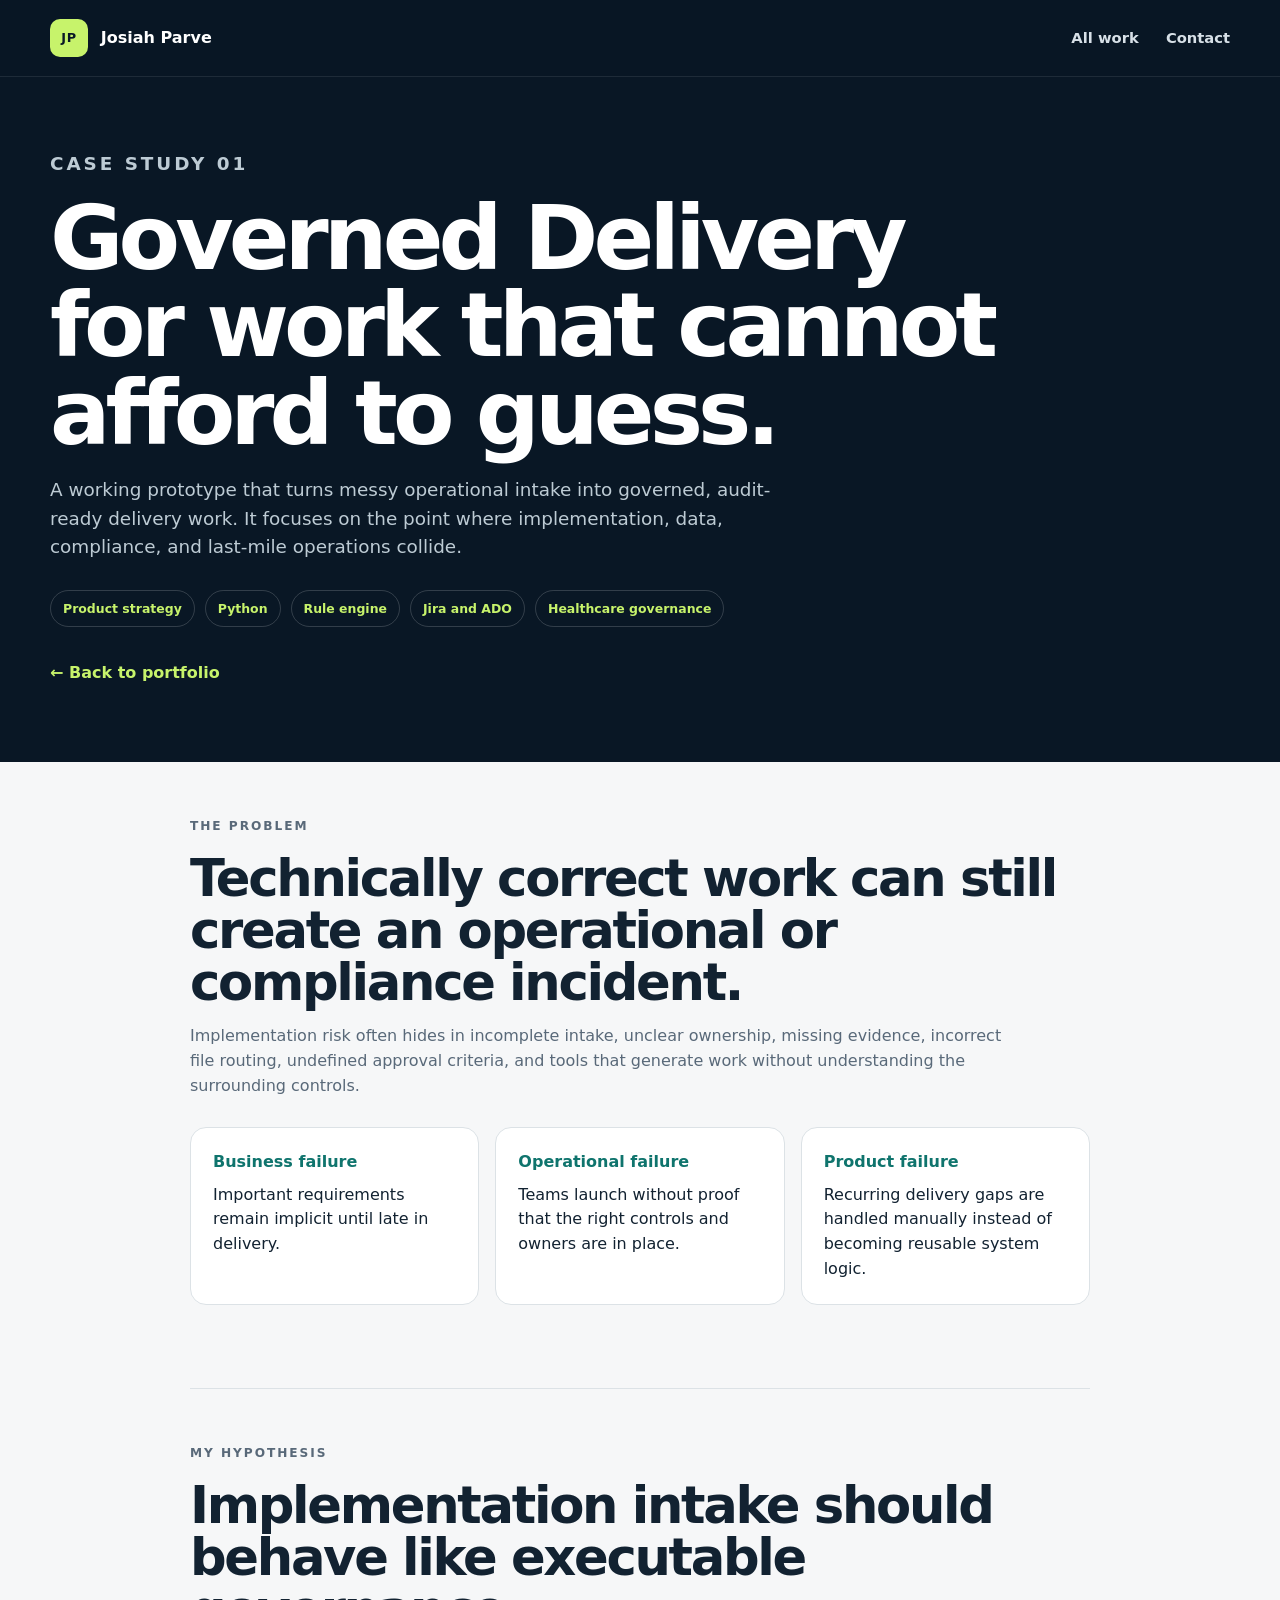
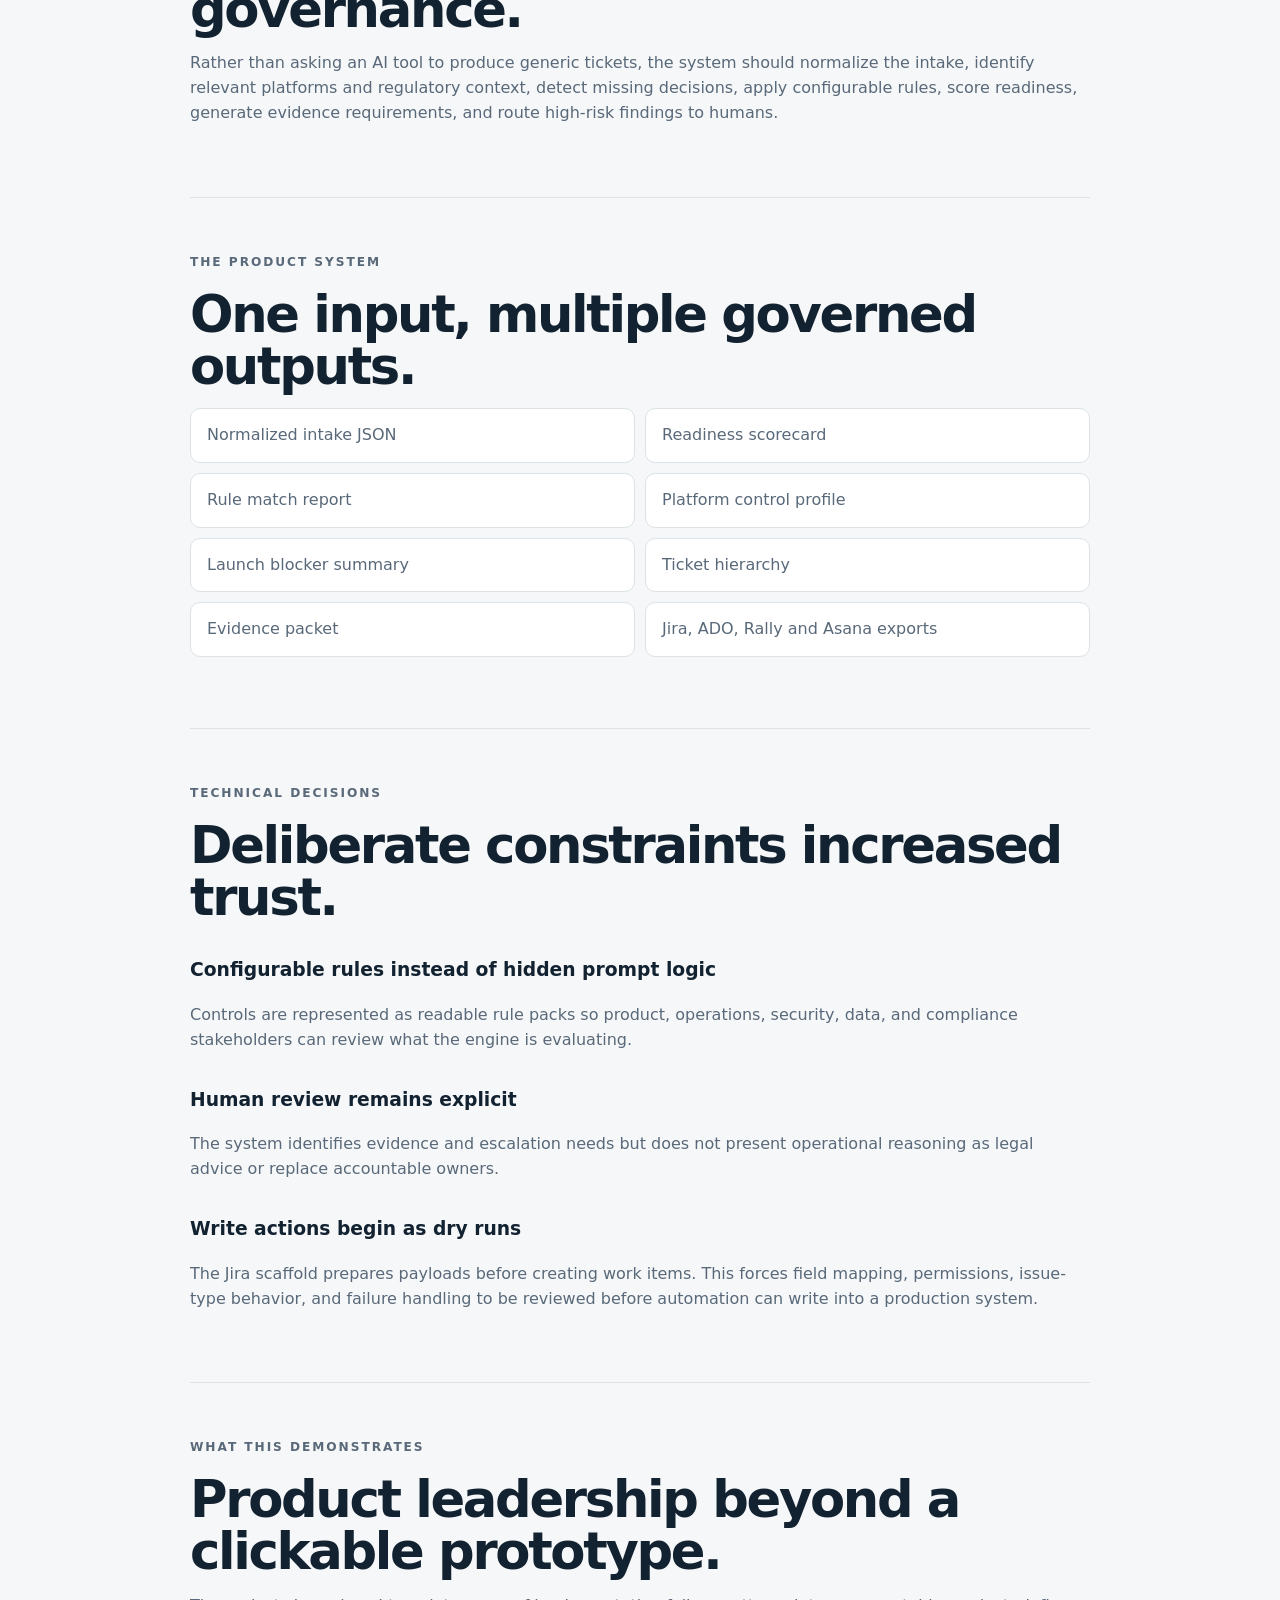
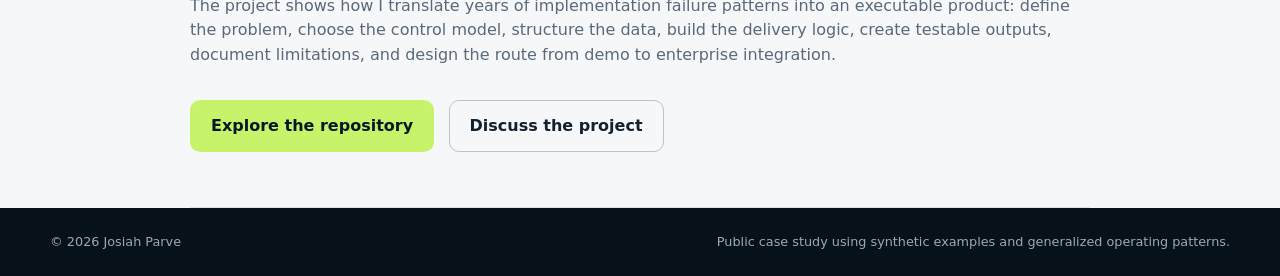
==== case-studies/governed-delivery.html @ 646e3e22 "Add Governed Delivery case study" ====
<!doctype html>
<html lang="en">
<head>
  <meta charset="utf-8">
  <meta name="viewport" content="width=device-width, initial-scale=1">
  <meta name="description" content="Case study: Governed Delivery, an implementation governance engine created by Josiah Parve.">
  <link rel="stylesheet" href="../styles.css">
  <title>Governed Delivery Case Study | Josiah Parve</title>
  <style>
    .case-hero{padding:150px 0 76px;background:#091725;color:#fff}.case-hero h1{max-width:1000px;font-size:clamp(3rem,7vw,6rem)}.case-hero p{max-width:760px;color:#bdcbd4;font-size:1.15rem}.case-meta{display:flex;flex-wrap:wrap;gap:10px;margin-top:28px}.case-meta span{padding:8px 12px;border:1px solid rgba(255,255,255,.17);border-radius:999px;color:#c7f36b;font-size:.78rem;font-weight:800}.story{max-width:900px;margin:auto}.story section{padding:55px 0;border-bottom:1px solid #dce2e6}.story h2{font-size:clamp(2rem,4vw,3.6rem)}.story h3{margin-top:2rem}.story p,.story li{color:#596979}.story-grid{display:grid;grid-template-columns:repeat(3,1fr);gap:16px;margin:28px 0}.story-card{padding:22px;border:1px solid #dce2e6;background:#fff;border-radius:16px}.story-card strong{display:block;color:#0f746d;margin-bottom:8px}.artifact-list{display:grid;grid-template-columns:repeat(2,1fr);gap:10px;padding:0;list-style:none}.artifact-list li{padding:14px 16px;background:#fff;border:1px solid #dce2e6;border-radius:10px}.back{display:inline-block;margin-top:34px;color:#c7f36b;font-weight:800;text-decoration:none}@media(max-width:720px){.story-grid,.artifact-list{grid-template-columns:1fr}}
  </style>
</head>
<body>
  <header class="site-header"><div class="container nav-wrap"><a class="brand" href="../index.html"><span class="brand-mark">JP</span><span>Josiah Parve</span></a><nav class="site-nav" style="display:flex"><a href="../index.html#work">All work</a><a href="mailto:JosiahParve@gmail.com">Contact</a></nav></div></header>
  <main>
    <section class="case-hero"><div class="container"><p class="eyebrow">Case study 01</p><h1>Governed Delivery for work that cannot afford to guess.</h1><p>A working prototype that turns messy operational intake into governed, audit-ready delivery work. It focuses on the point where implementation, data, compliance, and last-mile operations collide.</p><div class="case-meta"><span>Product strategy</span><span>Python</span><span>Rule engine</span><span>Jira and ADO</span><span>Healthcare governance</span></div><a class="back" href="../index.html">← Back to portfolio</a></div></section>
    <div class="container story">
      <section><p class="eyebrow">The problem</p><h2>Technically correct work can still create an operational or compliance incident.</h2><p>Implementation risk often hides in incomplete intake, unclear ownership, missing evidence, incorrect file routing, undefined approval criteria, and tools that generate work without understanding the surrounding controls.</p><div class="story-grid"><div class="story-card"><strong>Business failure</strong><span>Important requirements remain implicit until late in delivery.</span></div><div class="story-card"><strong>Operational failure</strong><span>Teams launch without proof that the right controls and owners are in place.</span></div><div class="story-card"><strong>Product failure</strong><span>Recurring delivery gaps are handled manually instead of becoming reusable system logic.</span></div></div></section>
      <section><p class="eyebrow">My hypothesis</p><h2>Implementation intake should behave like executable governance.</h2><p>Rather than asking an AI tool to produce generic tickets, the system should normalize the intake, identify relevant platforms and regulatory context, detect missing decisions, apply configurable rules, score readiness, generate evidence requirements, and route high-risk findings to humans.</p></section>
      <section><p class="eyebrow">The product system</p><h2>One input, multiple governed outputs.</h2><ul class="artifact-list"><li>Normalized intake JSON</li><li>Readiness scorecard</li><li>Rule match report</li><li>Platform control profile</li><li>Launch blocker summary</li><li>Ticket hierarchy</li><li>Evidence packet</li><li>Jira, ADO, Rally and Asana exports</li></ul></section>
      <section><p class="eyebrow">Technical decisions</p><h2>Deliberate constraints increased trust.</h2><h3>Configurable rules instead of hidden prompt logic</h3><p>Controls are represented as readable rule packs so product, operations, security, data, and compliance stakeholders can review what the engine is evaluating.</p><h3>Human review remains explicit</h3><p>The system identifies evidence and escalation needs but does not present operational reasoning as legal advice or replace accountable owners.</p><h3>Write actions begin as dry runs</h3><p>The Jira scaffold prepares payloads before creating work items. This forces field mapping, permissions, issue-type behavior, and failure handling to be reviewed before automation can write into a production system.</p></section>
      <section><p class="eyebrow">What this demonstrates</p><h2>Product leadership beyond a clickable prototype.</h2><p>The project shows how I translate years of implementation failure patterns into an executable product: define the problem, choose the control model, structure the data, build the delivery logic, create testable outputs, document limitations, and design the route from demo to enterprise integration.</p><div class="hero-actions"><a class="button button-primary" href="https://github.com/Rando2020/Intelligent_Services">Explore the repository</a><a class="button dark-text" href="mailto:JosiahParve@gmail.com?subject=Governed%20Delivery">Discuss the project</a></div></section>
    </div>
  </main>
  <footer class="site-footer"><div class="container footer-wrap"><p>© 2026 Josiah Parve</p><p>Public case study using synthetic examples and generalized operating patterns.</p></div></footer>
</body>
</html>
---- styles.css ----
:root {
  --ink: #122231;
  --muted: #596979;
  --paper: #f6f7f8;
  --white: #ffffff;
  --navy: #091725;
  --navy-soft: #10283b;
  --teal: #20b5a5;
  --teal-dark: #0f746d;
  --lime: #c7f36b;
  --line: #dce2e6;
  --shadow: 0 24px 70px rgba(9, 23, 37, 0.12);
  --radius: 22px;
  --max: 1180px;
}

* { box-sizing: border-box; }
html { scroll-behavior: smooth; }
body {
  margin: 0;
  font-family: Inter, ui-sans-serif, system-ui, -apple-system, BlinkMacSystemFont, "Segoe UI", sans-serif;
  color: var(--ink);
  background: var(--paper);
  line-height: 1.55;
}
img, svg { display: block; max-width: 100%; }
a { color: inherit; }
button, a { -webkit-tap-highlight-color: transparent; }

.skip-link {
  position: fixed;
  top: 10px;
  left: 10px;
  z-index: 1000;
  transform: translateY(-150%);
  padding: 0.75rem 1rem;
  background: var(--lime);
  color: var(--navy);
  font-weight: 800;
  border-radius: 8px;
}
.skip-link:focus { transform: translateY(0); }

.container { width: min(calc(100% - 40px), var(--max)); margin-inline: auto; }
.site-header {
  position: fixed;
  inset: 0 0 auto;
  z-index: 100;
  background: rgba(9, 23, 37, 0.88);
  backdrop-filter: blur(16px);
  border-bottom: 1px solid rgba(255, 255, 255, 0.09);
}
.nav-wrap { min-height: 76px; display: flex; align-items: center; justify-content: space-between; gap: 2rem; }
.brand { display: inline-flex; align-items: center; gap: 0.8rem; text-decoration: none; color: var(--white); font-weight: 800; }
.brand-mark { display: grid; place-items: center; width: 38px; height: 38px; border-radius: 10px; background: var(--lime); color: var(--navy); font-size: 0.8rem; letter-spacing: 0.05em; }
.site-nav { display: flex; gap: 1.7rem; }
.site-nav a { color: #d7e0e7; text-decoration: none; font-size: 0.92rem; font-weight: 650; }
.site-nav a:hover, .site-nav a:focus-visible { color: var(--lime); }
.nav-toggle { display: none; border: 0; background: transparent; padding: 8px; }
.nav-toggle span { width: 25px; height: 2px; margin: 5px; display: block; background: white; }

.hero {
  position: relative;
  overflow: hidden;
  padding: 164px 0 96px;
  background: var(--navy);
  color: var(--white);
}
.hero::after {
  content: "";
  position: absolute;
  width: 500px;
  height: 500px;
  right: -180px;
  top: -130px;
  background: radial-gradient(circle, rgba(32,181,165,0.28), transparent 66%);
}
.hero-grid-pattern {
  position: absolute;
  inset: 0;
  opacity: 0.16;
  background-image: linear-gradient(rgba(255,255,255,0.07) 1px, transparent 1px), linear-gradient(90deg, rgba(255,255,255,0.07) 1px, transparent 1px);
  background-size: 52px 52px;
  mask-image: linear-gradient(to right, black, transparent 70%);
}
.hero-layout { position: relative; z-index: 1; display: grid; grid-template-columns: 1.15fr 0.85fr; align-items: center; gap: 70px; }
.eyebrow { margin: 0 0 1rem; text-transform: uppercase; letter-spacing: 0.16em; font-size: 0.76rem; font-weight: 850; color: var(--teal-dark); }
.hero .eyebrow, .section-dark .eyebrow, .contact-section .eyebrow { color: var(--lime); }
h1, h2, h3, p { text-wrap: pretty; }
h1 { max-width: 800px; margin: 0; font-size: clamp(3rem, 6.5vw, 6.3rem); line-height: 0.98; letter-spacing: -0.055em; }
.hero-lede { max-width: 720px; margin: 2rem 0 0; color: #c6d2da; font-size: clamp(1.05rem, 1.7vw, 1.3rem); }
.hero-actions, .card-actions { display: flex; flex-wrap: wrap; gap: 0.9rem; align-items: center; }
.hero-actions { margin-top: 2rem; }
.button { display: inline-flex; align-items: center; justify-content: center; min-height: 50px; padding: 0.78rem 1.25rem; border-radius: 10px; font-weight: 800; text-decoration: none; border: 1px solid transparent; transition: transform 180ms ease, background 180ms ease, border-color 180ms ease; }
.button:hover { transform: translateY(-2px); }
.button-primary { background: var(--lime); color: var(--navy); }
.button-secondary { color: white; border-color: rgba(255,255,255,0.3); background: rgba(255,255,255,0.05); }
.button-light { color: var(--navy); background: var(--white); }
.button-outline-light { color: var(--white); border-color: rgba(255,255,255,0.5); }
.dark-text { color: var(--ink); border-color: #b8c3ca; background: transparent; }
.signal-list { display: flex; flex-wrap: wrap; gap: 0.65rem; list-style: none; padding: 0; margin: 2.2rem 0 0; }
.signal-list li { padding: 0.48rem 0.72rem; border: 1px solid rgba(255,255,255,0.14); border-radius: 999px; color: #aebdc7; font-size: 0.82rem; }

.hero-panel { position: relative; background: linear-gradient(145deg, rgba(255,255,255,0.12), rgba(255,255,255,0.045)); border: 1px solid rgba(255,255,255,0.14); border-radius: 28px; padding: 1.4rem; box-shadow: 0 30px 90px rgba(0,0,0,0.25); }
.panel-label { padding: 0 0 1rem; color: #a9bac6; font-size: 0.78rem; font-weight: 800; text-transform: uppercase; letter-spacing: 0.12em; }
.impact-grid { display: grid; grid-template-columns: repeat(2, 1fr); gap: 1px; border-radius: 17px; overflow: hidden; background: rgba(255,255,255,0.11); }
.impact-grid article { min-height: 170px; display: flex; flex-direction: column; justify-content: space-between; padding: 1.35rem; background: var(--navy-soft); }
.impact-grid strong { font-size: 2.35rem; line-height: 1; color: var(--lime); letter-spacing: -0.04em; }
.impact-grid span { color: #c8d3db; font-size: 0.88rem; }

.proof-bar { background: var(--white); border-bottom: 1px solid var(--line); }
.proof-items { min-height: 76px; display: flex; align-items: center; justify-content: space-between; gap: 1.2rem; overflow-x: auto; }
.proof-items span { white-space: nowrap; font-size: 0.82rem; font-weight: 800; color: #536574; }
.proof-items span::before { content: "•"; color: var(--teal); margin-right: 0.65rem; }

.section { padding: 112px 0; }
.section-heading { display: grid; grid-template-columns: 1.2fr 0.8fr; align-items: end; gap: 60px; margin-bottom: 52px; }
h2 { margin: 0; font-size: clamp(2.25rem, 4.5vw, 4.6rem); line-height: 1.02; letter-spacing: -0.045em; }
.section-heading > p { margin: 0; max-width: 520px; color: var(--muted); font-size: 1.04rem; }

.case-grid { display: grid; grid-template-columns: repeat(2, minmax(0, 1fr)); gap: 20px; }
.case-card { position: relative; min-height: 450px; display: flex; flex-direction: column; justify-content: space-between; background: var(--white); border: 1px solid var(--line); border-radius: var(--radius); padding: 30px; overflow: hidden; }
.case-card-featured { grid-column: 1 / -1; min-height: 590px; display: grid; grid-template-columns: 1fr 0.73fr; gap: 36px; background: #0d2232; color: white; border-color: #0d2232; }
.case-number { position: absolute; right: 26px; top: 22px; color: #b7c2c9; font-size: 0.72rem; font-weight: 900; letter-spacing: 0.14em; }
.case-card-featured .case-number { color: #73909f; }
.case-content { position: relative; z-index: 1; display: flex; flex-direction: column; align-items: flex-start; }
.case-card h3 { max-width: 650px; margin: 1.15rem 0 0.9rem; font-size: clamp(1.6rem, 2.7vw, 2.55rem); line-height: 1.1; letter-spacing: -0.035em; }
.case-card p { color: var(--muted); max-width: 650px; }
.case-card-featured p { color: #bacbd5; }
.case-tags { display: flex; flex-wrap: wrap; gap: 0.5rem; }
.case-tags span { border-radius: 999px; padding: 0.35rem 0.58rem; background: #edf3f4; color: #49606c; font-size: 0.72rem; font-weight: 750; }
.case-card-featured .case-tags span { background: rgba(199,243,107,0.1); color: var(--lime); border: 1px solid rgba(199,243,107,0.17); }
.case-outcomes { width: 100%; display: grid; grid-template-columns: repeat(3, 1fr); gap: 12px; margin: 1.6rem 0 2rem; }
.case-outcomes div { padding: 1rem; background: rgba(255,255,255,0.055); border: 1px solid rgba(255,255,255,0.08); border-radius: 12px; }
.case-outcomes dt { color: var(--lime); font-size: 0.72rem; text-transform: uppercase; letter-spacing: 0.1em; font-weight: 850; }
.case-outcomes dd { margin: 0.42rem 0 0; color: #d8e2e8; font-size: 0.84rem; }
.text-link { margin-top: auto; font-weight: 850; color: var(--teal-dark); text-decoration: none; }
.case-card-featured .text-link { color: var(--lime); }
.muted-link { color: #b4c2ca !important; }
.result-list { list-style: none; width: 100%; padding: 0; margin: 1.5rem 0 2rem; border-top: 1px solid var(--line); }
.result-list li { padding: 0.82rem 0; border-bottom: 1px solid var(--line); color: var(--muted); }
.result-list strong { color: var(--ink); }
.case-card-lab { background: #edf7f4; }

.case-visual { align-self: stretch; display: grid; place-items: center; min-height: 100%; border-radius: 18px; }
.visual-governance { background: radial-gradient(circle at 70% 25%, rgba(199,243,107,0.2), transparent 35%), linear-gradient(150deg, #173a4e, #0b1722); }
.mini-window { width: min(90%, 430px); min-height: 380px; padding: 18px; border: 1px solid rgba(255,255,255,0.15); border-radius: 16px; background: rgba(6,18,28,0.76); transform: rotate(2deg); box-shadow: 0 30px 80px rgba(0,0,0,0.35); }
.mini-window-bar { display: flex; gap: 6px; padding-bottom: 20px; }
.mini-window-bar i { width: 8px; height: 8px; border-radius: 50%; background: #4f6977; }
.score-ring { width: 150px; height: 150px; margin: 8px auto 28px; display: grid; place-items: center; align-content: center; border-radius: 50%; border: 13px solid rgba(199,243,107,0.92); outline: 1px solid rgba(255,255,255,0.14); outline-offset: 8px; }
.score-ring span { font-size: 3rem; font-weight: 900; line-height: 1; }
.score-ring small { color: #9eb1bc; }
.mini-lines { display: grid; gap: 10px; }
.mini-lines b { display: block; height: 10px; border-radius: 20px; background: linear-gradient(to right, #274557 70%, rgba(255,255,255,0.05) 70%); }
.mini-lines b:nth-child(2) { background: linear-gradient(to right, #274557 46%, rgba(255,255,255,0.05) 46%); }
.mini-lines b:nth-child(3) { background: linear-gradient(to right, #274557 82%, rgba(255,255,255,0.05) 82%); }
.mini-lines b:nth-child(4) { background: linear-gradient(to right, #274557 58%, rgba(255,255,255,0.05) 58%); }
.mini-status { display: flex; gap: 8px; margin-top: 20px; }
.mini-status span { padding: 0.45rem 0.6rem; border-radius: 8px; background: rgba(255,255,255,0.08); color: #c5d2d9; font-size: 0.72rem; }

.section-dark { background: var(--navy); color: var(--white); }
.section-heading.inverse > p { color: #aebfc9; }
.process-grid { list-style: none; padding: 0; margin: 0; display: grid; grid-template-columns: repeat(4, 1fr); border-top: 1px solid rgba(255,255,255,0.16); border-left: 1px solid rgba(255,255,255,0.16); }
.process-grid li { min-height: 260px; padding: 26px; border-right: 1px solid rgba(255,255,255,0.16); border-bottom: 1px solid rgba(255,255,255,0.16); }
.process-grid span { color: var(--lime); font-size: 0.72rem; font-weight: 900; letter-spacing: 0.12em; }
.process-grid h3 { margin: 3rem 0 0.6rem; font-size: 1.35rem; }
.process-grid p { margin: 0; color: #9eb1bd; font-size: 0.9rem; }

.experience-layout { display: grid; grid-template-columns: 0.78fr 1.22fr; gap: 90px; }
.experience-intro { position: sticky; top: 120px; align-self: start; }
.experience-intro p:not(.eyebrow) { color: var(--muted); margin: 1.4rem 0 1.8rem; }
.timeline { border-top: 1px solid var(--line); }
.timeline article { display: grid; grid-template-columns: 120px 1fr; gap: 28px; padding: 30px 0; border-bottom: 1px solid var(--line); }
.timeline-year { color: var(--teal-dark); font-weight: 900; font-size: 0.85rem; }
.timeline h3 { margin: 0; font-size: 1.25rem; }
.timeline p { margin: 0.25rem 0; font-weight: 750; color: #506373; }
.timeline span { color: var(--muted); font-size: 0.92rem; }

.value-section { background: #eef1f3; }
.value-grid { display: grid; grid-template-columns: repeat(4, 1fr); gap: 16px; }
.value-grid article { min-height: 300px; padding: 26px; background: var(--white); border-radius: 16px; border: 1px solid var(--line); }
.value-grid span { color: var(--teal-dark); font-size: 0.75rem; font-weight: 900; }
.value-grid h3 { margin: 4.5rem 0 0.65rem; font-size: 1.25rem; }
.value-grid p { color: var(--muted); margin: 0; font-size: 0.92rem; }

.contact-section { padding: 90px 0; background: var(--teal-dark); color: white; }
.contact-layout { display: grid; grid-template-columns: 1.2fr 0.8fr; gap: 80px; align-items: center; }
.contact-layout h2 { font-size: clamp(2.3rem, 4.2vw, 4.3rem); }
.contact-actions { display: flex; flex-wrap: wrap; gap: 0.8rem; align-items: center; }
.contact-actions p { width: 100%; color: #c9ede8; font-size: 0.84rem; }
.site-footer { background: #07111a; color: #99aab5; padding: 24px 0; font-size: 0.8rem; }
.footer-wrap { display: flex; justify-content: space-between; gap: 20px; }
.footer-wrap p { margin: 0; }

@media (max-width: 960px) {
  .hero-layout, .section-heading, .experience-layout, .contact-layout { grid-template-columns: 1fr; }
  .hero-layout { gap: 50px; }
  .case-card-featured { grid-template-columns: 1fr; }
  .case-visual { min-height: 440px; }
  .process-grid, .value-grid { grid-template-columns: repeat(2, 1fr); }
  .experience-intro { position: static; }
}

@media (max-width: 720px) {
  .container { width: min(calc(100% - 28px), var(--max)); }
  .site-header { backdrop-filter: none; }
  .nav-toggle { display: block; }
  .site-nav { position: absolute; left: 14px; right: 14px; top: 68px; display: none; flex-direction: column; padding: 18px; border-radius: 14px; background: #102334; box-shadow: var(--shadow); }
  .site-nav.is-open { display: flex; }
  .hero { padding: 132px 0 74px; }
  h1 { font-size: clamp(2.75rem, 15vw, 4.7rem); }
  .impact-grid, .case-grid, .process-grid, .value-grid { grid-template-columns: 1fr; }
  .impact-grid article { min-height: 145px; }
  .section { padding: 82px 0; }
  .section-heading { gap: 24px; margin-bottom: 36px; }
  .case-card { min-height: 400px; padding: 24px; }
  .case-outcomes { grid-template-columns: 1fr; }
  .case-visual { min-height: 360px; }
  .process-grid li { min-height: 220px; }
  .timeline article { grid-template-columns: 1fr; gap: 10px; }
  .footer-wrap { flex-direction: column; }
}

@media (prefers-reduced-motion: reduce) {
  html { scroll-behavior: auto; }
  *, *::before, *::after { animation-duration: 0.01ms !important; animation-iteration-count: 1 !important; transition-duration: 0.01ms !important; }
}
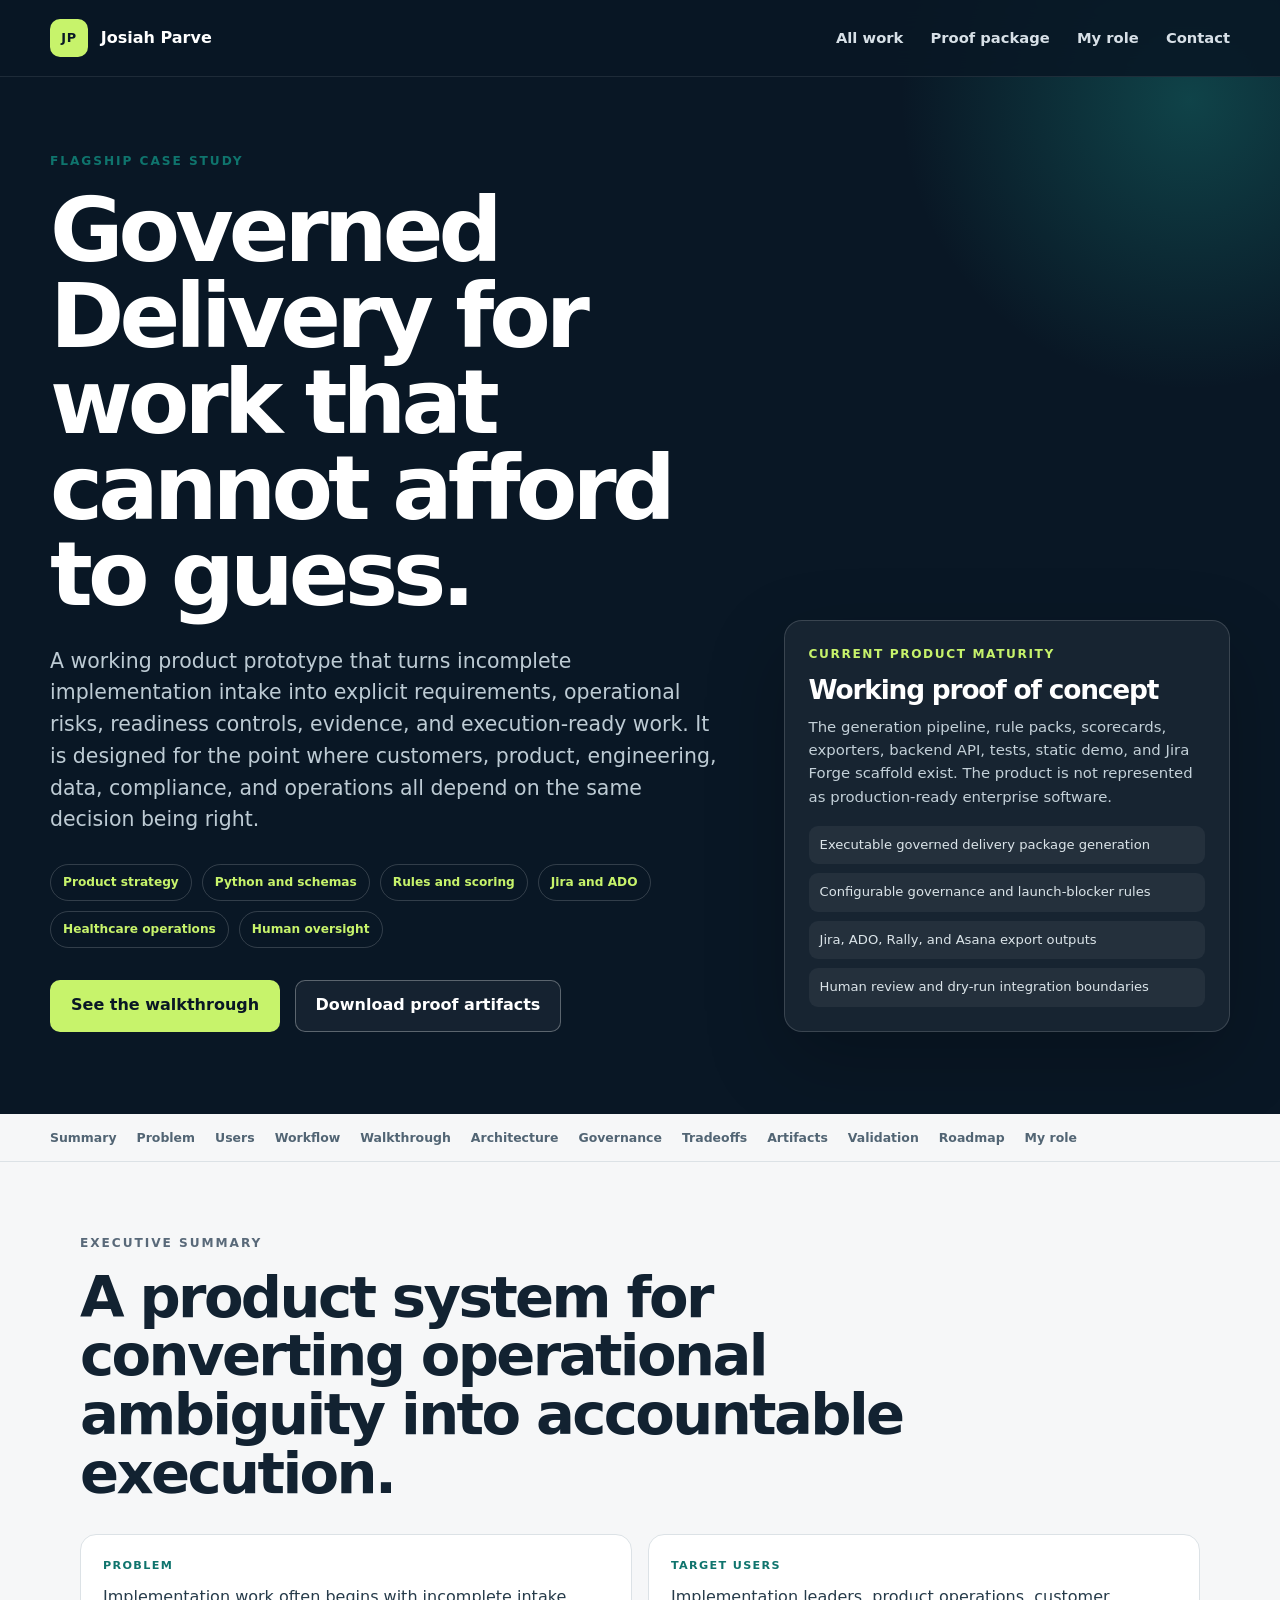
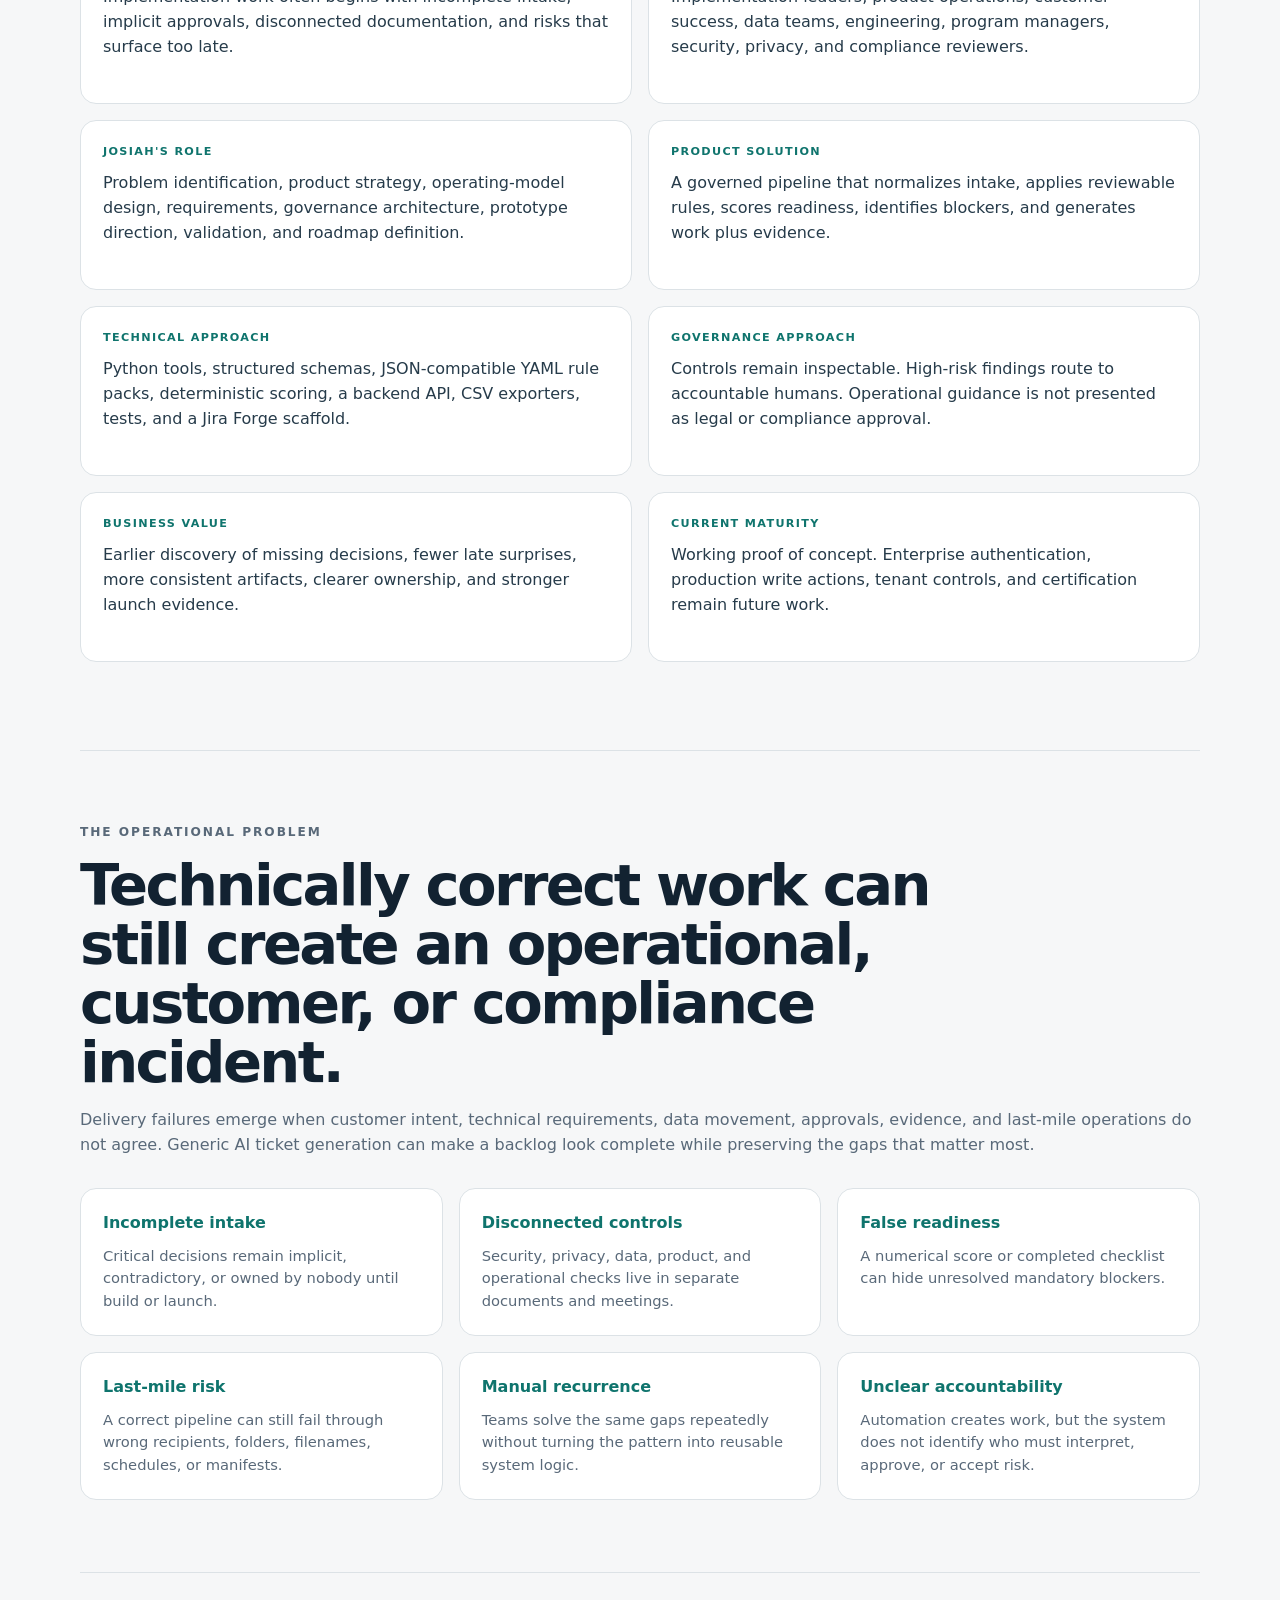
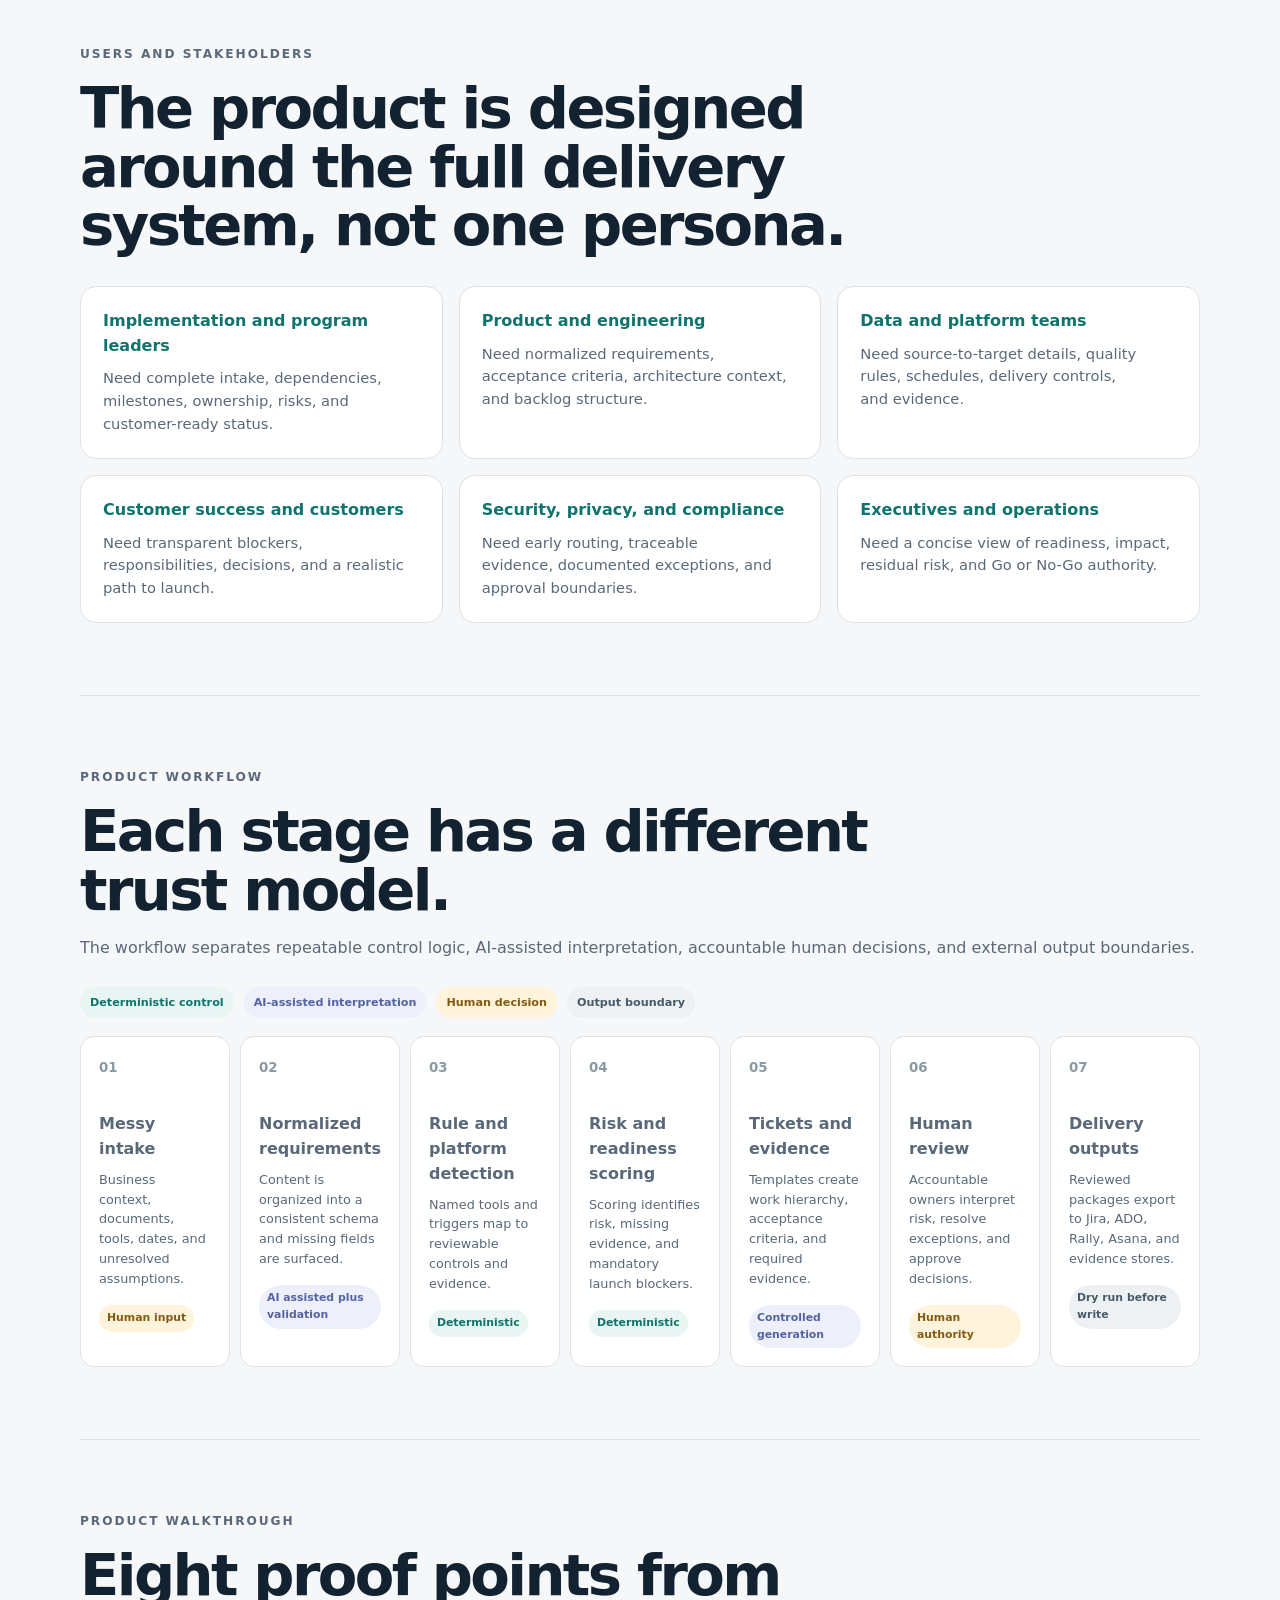
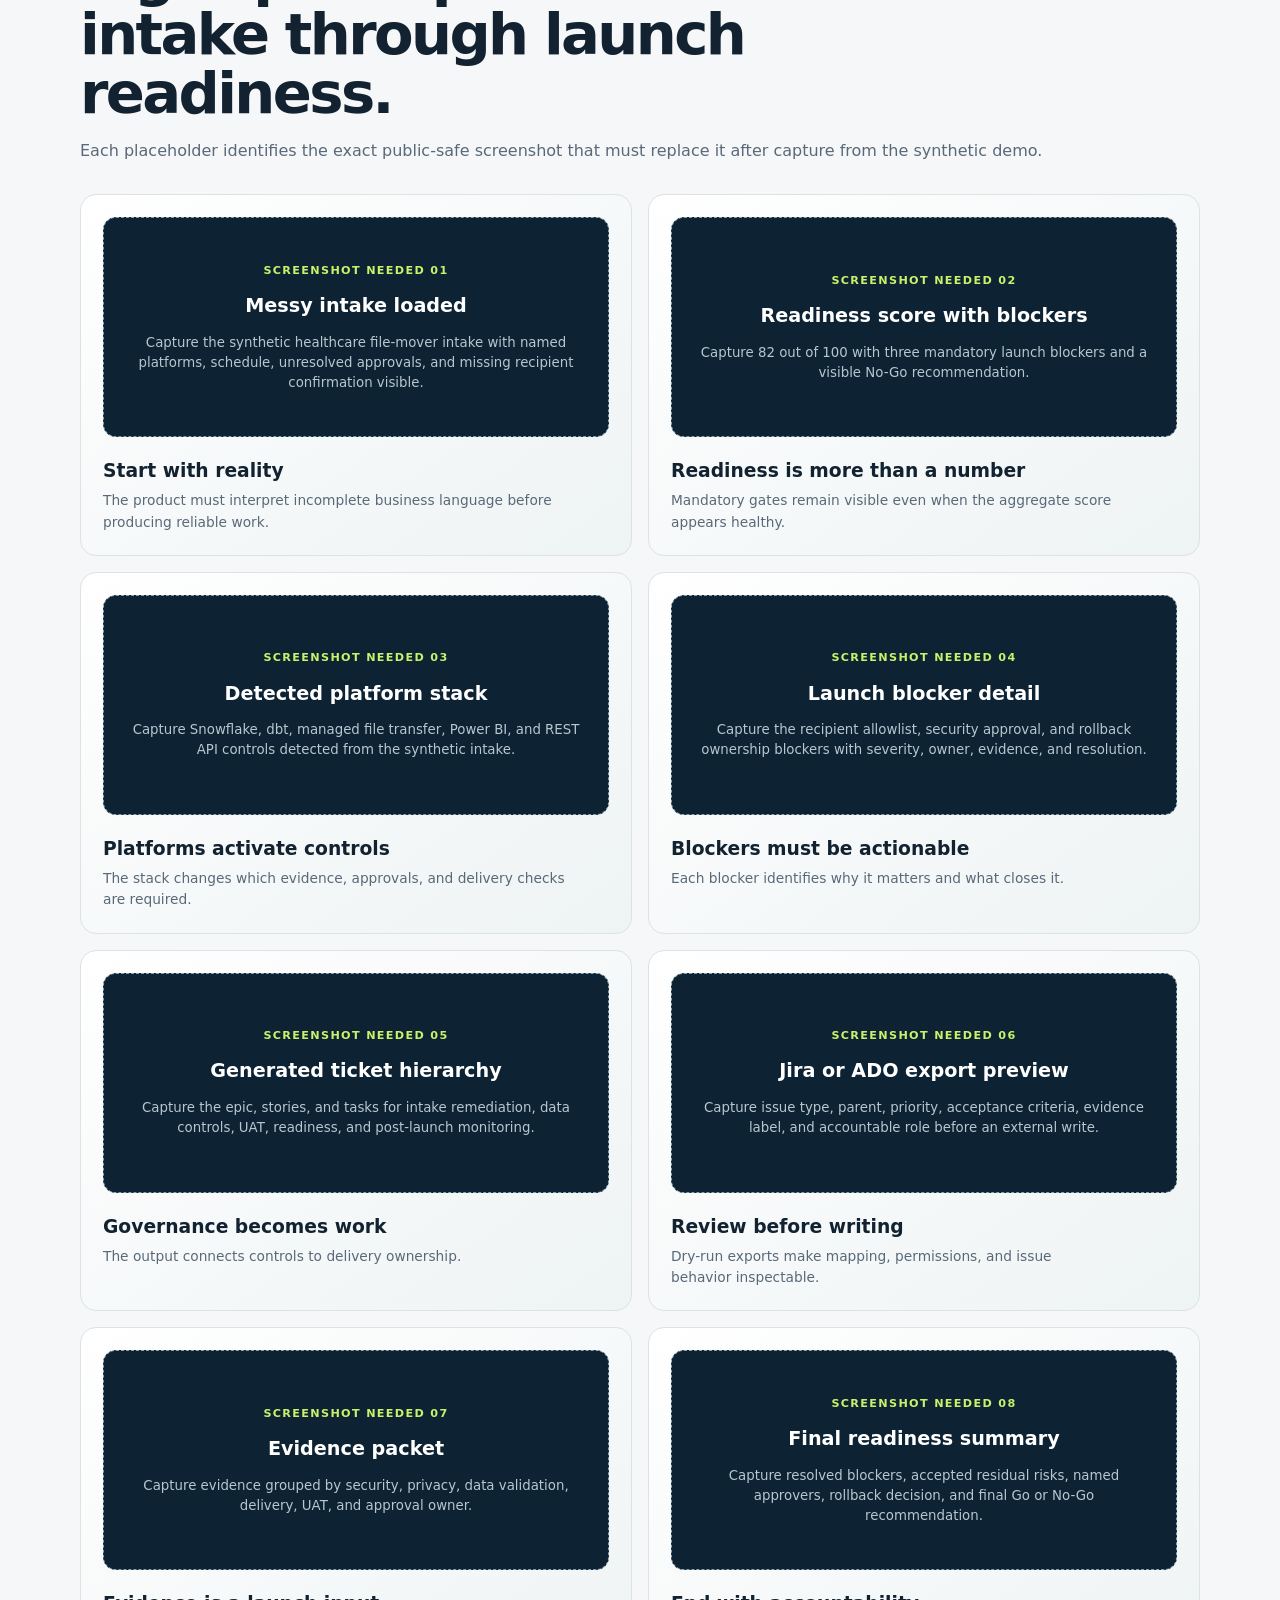
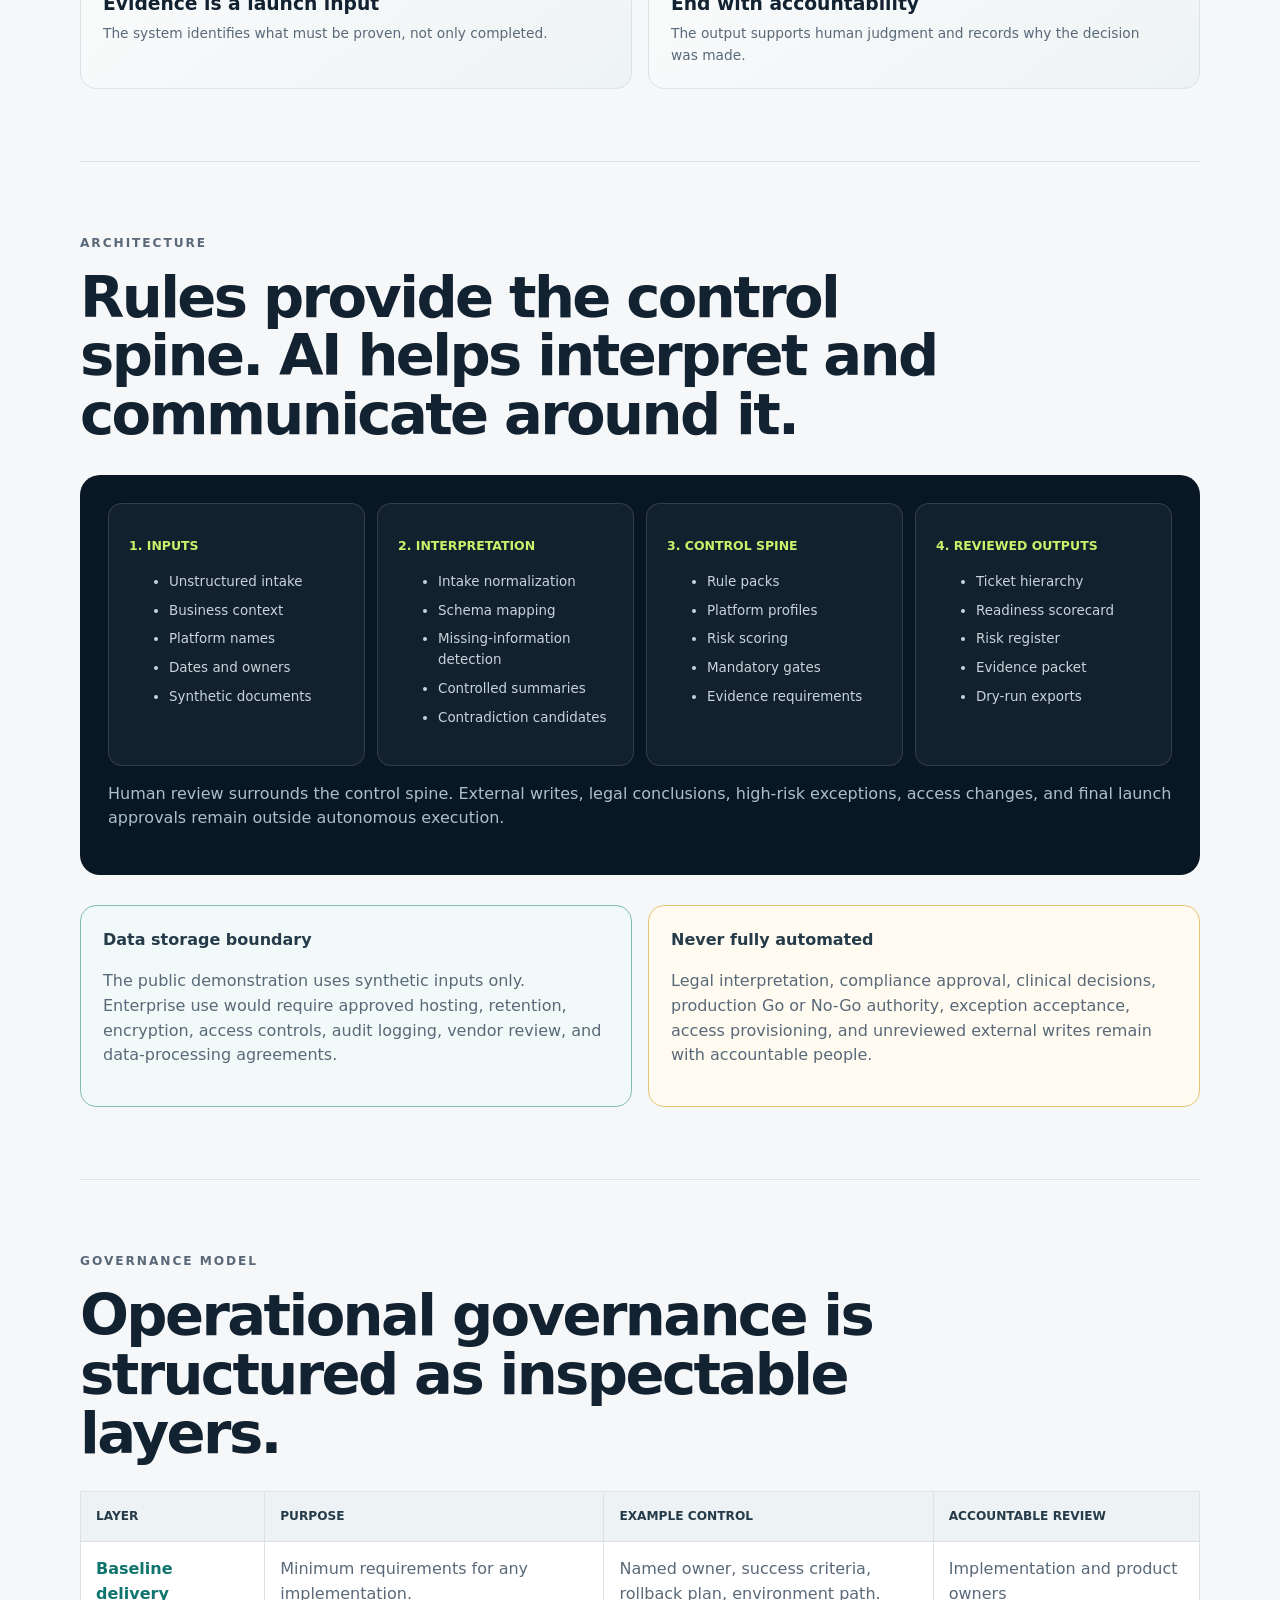
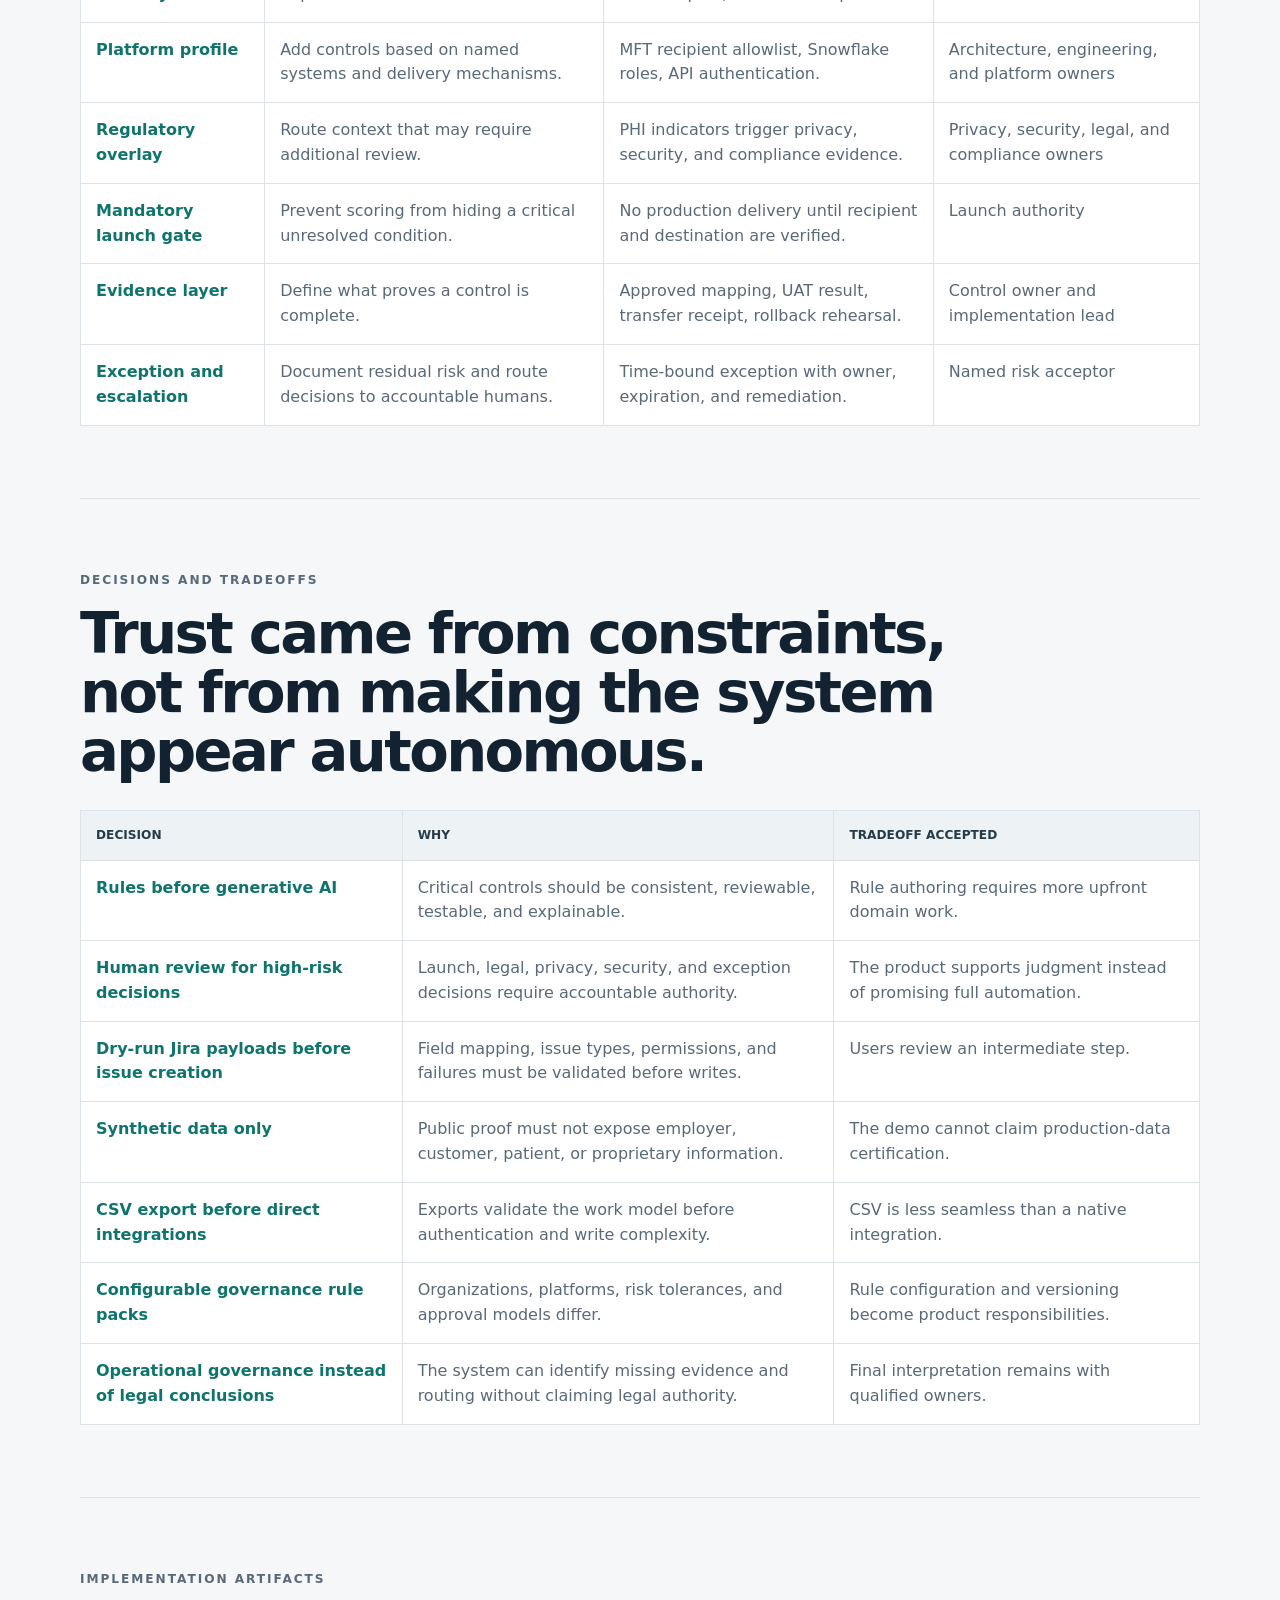
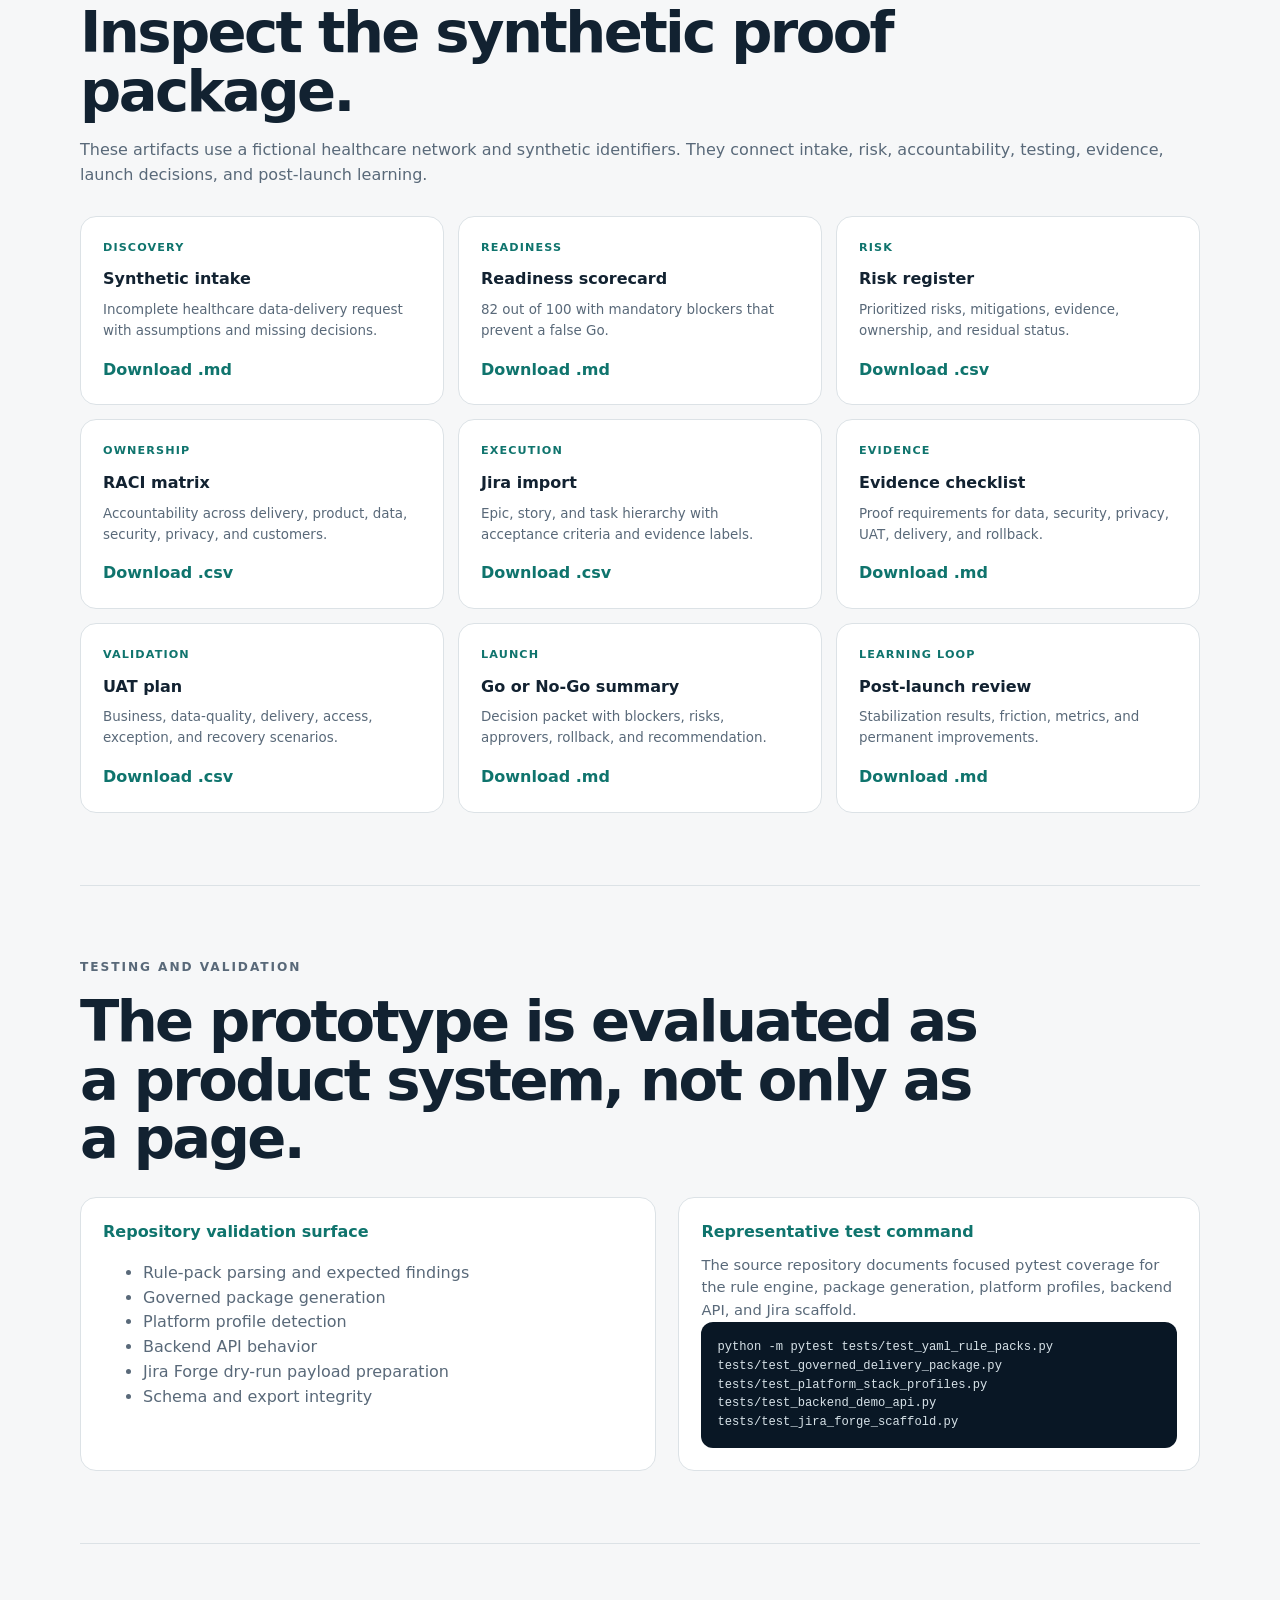
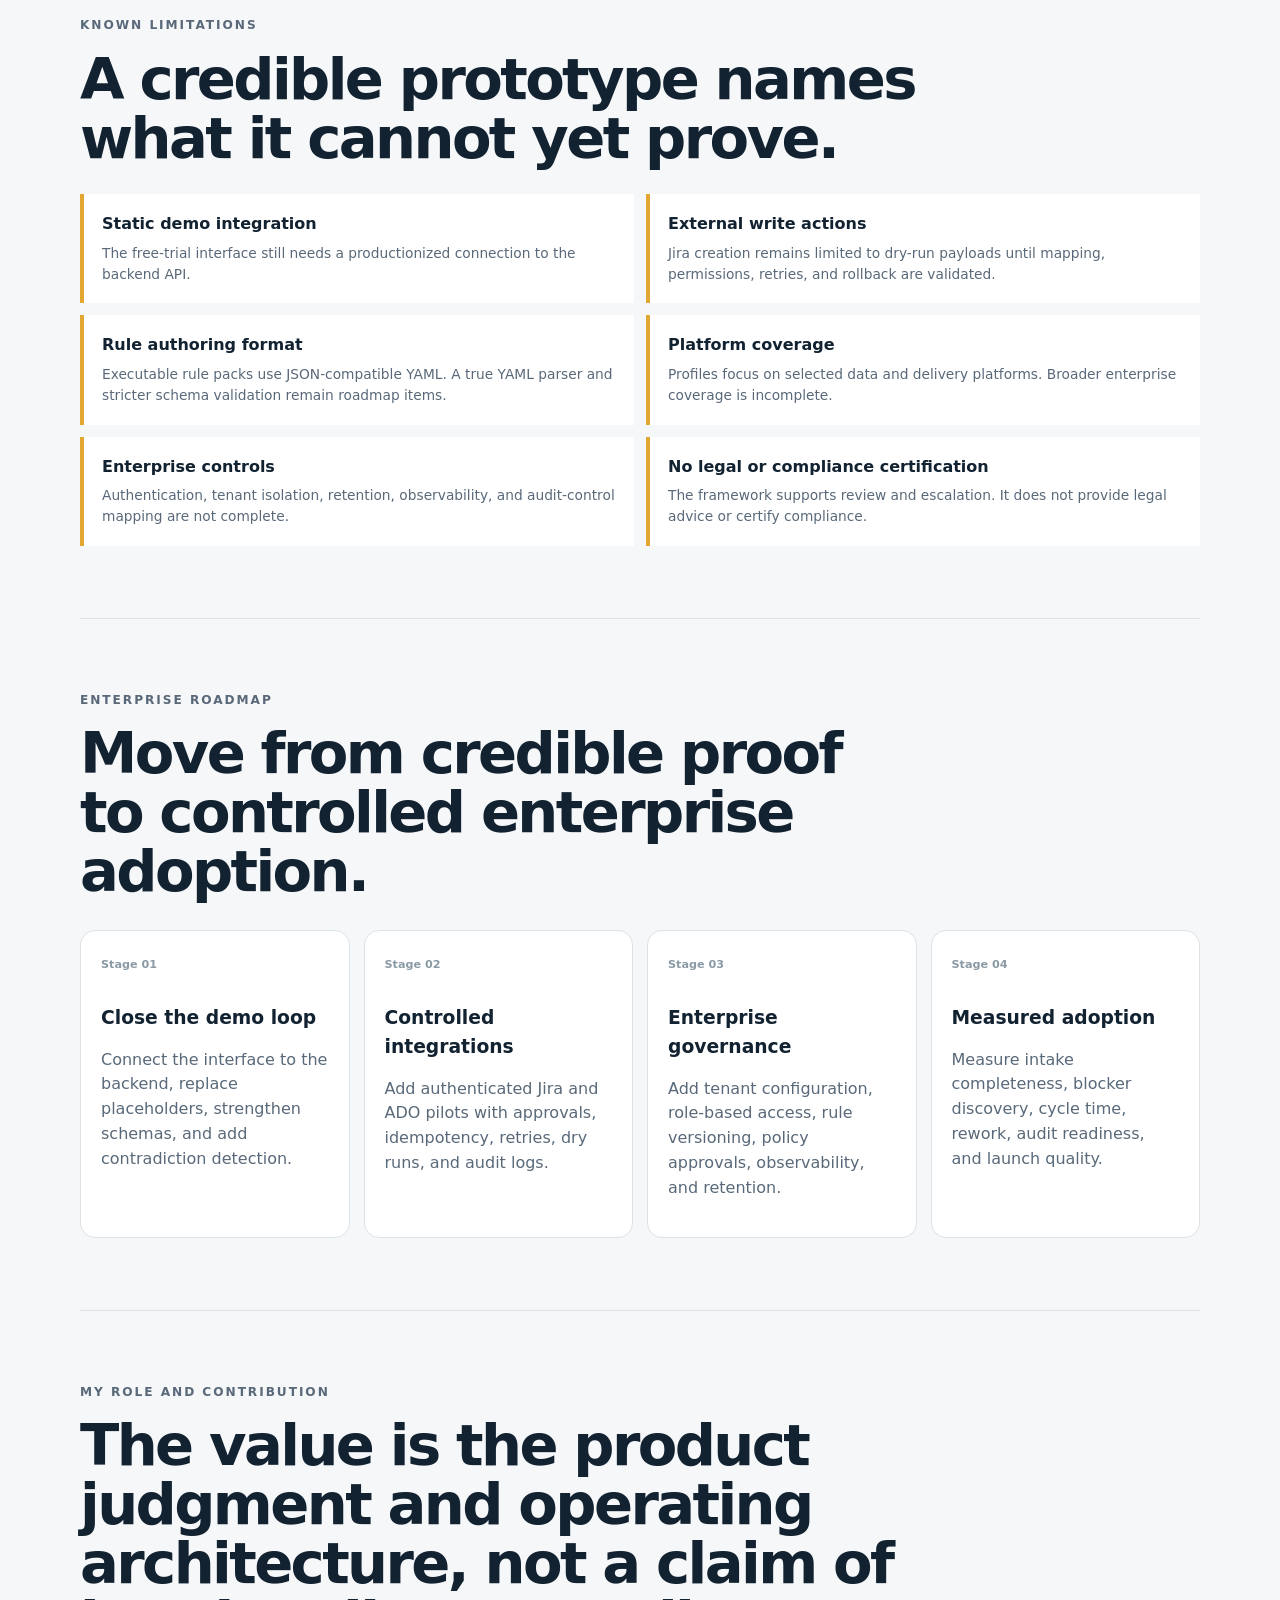
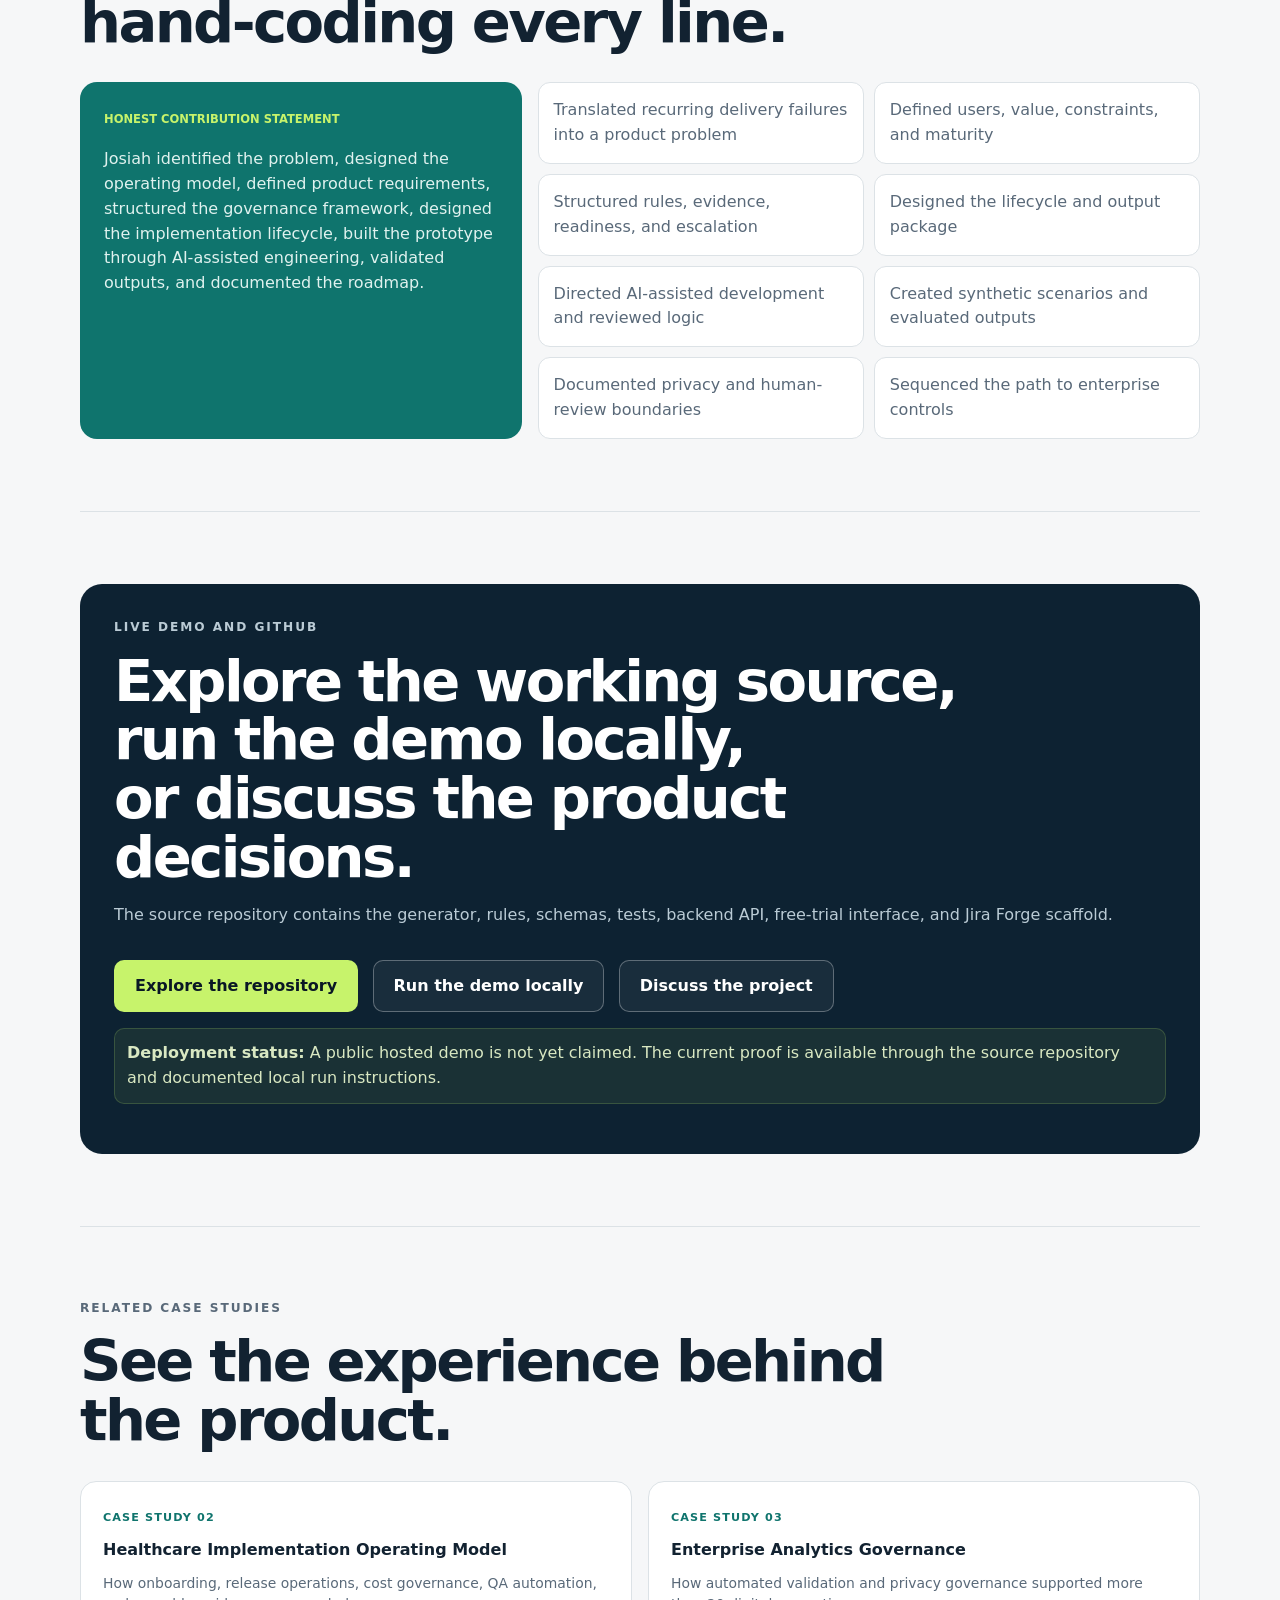
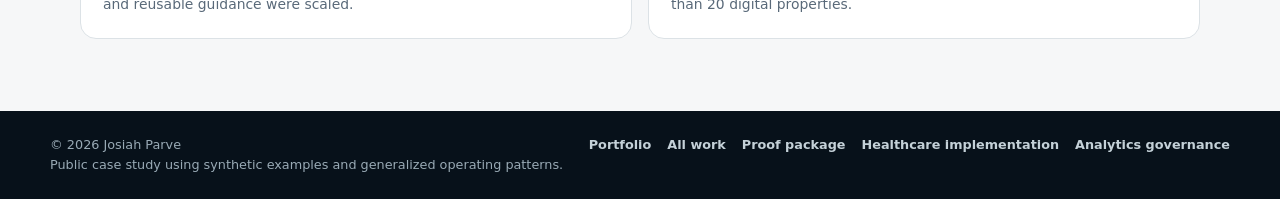
==== commit 624ba89a: "Build flagship Governed Delivery proof case study" ====
--- a/case-studies/governed-delivery.html
+++ b/case-studies/governed-delivery.html
@@ -3,25 +3,275 @@
 <head>
   <meta charset="utf-8">
   <meta name="viewport" content="width=device-width, initial-scale=1">
-  <meta name="description" content="Case study: Governed Delivery, an implementation governance engine created by Josiah Parve.">
+  <meta name="description" content="Flagship case study for Governed Delivery, a working implementation governance prototype designed by Josiah Parve.">
+  <meta name="theme-color" content="#091725">
+  <meta property="og:title" content="Governed Delivery Flagship Case Study | Josiah Parve">
+  <meta property="og:description" content="How Josiah Parve translated recurring implementation failure patterns into a governed delivery product system.">
+  <meta property="og:type" content="article">
+  <meta property="og:url" content="https://josiahparve.work/case-studies/governed-delivery.html">
+  <link rel="canonical" href="https://josiahparve.work/case-studies/governed-delivery.html">
   <link rel="stylesheet" href="../styles.css">
-  <title>Governed Delivery Case Study | Josiah Parve</title>
-  <style>
-    .case-hero{padding:150px 0 76px;background:#091725;color:#fff}.case-hero h1{max-width:1000px;font-size:clamp(3rem,7vw,6rem)}.case-hero p{max-width:760px;color:#bdcbd4;font-size:1.15rem}.case-meta{display:flex;flex-wrap:wrap;gap:10px;margin-top:28px}.case-meta span{padding:8px 12px;border:1px solid rgba(255,255,255,.17);border-radius:999px;color:#c7f36b;font-size:.78rem;font-weight:800}.story{max-width:900px;margin:auto}.story section{padding:55px 0;border-bottom:1px solid #dce2e6}.story h2{font-size:clamp(2rem,4vw,3.6rem)}.story h3{margin-top:2rem}.story p,.story li{color:#596979}.story-grid{display:grid;grid-template-columns:repeat(3,1fr);gap:16px;margin:28px 0}.story-card{padding:22px;border:1px solid #dce2e6;background:#fff;border-radius:16px}.story-card strong{display:block;color:#0f746d;margin-bottom:8px}.artifact-list{display:grid;grid-template-columns:repeat(2,1fr);gap:10px;padding:0;list-style:none}.artifact-list li{padding:14px 16px;background:#fff;border:1px solid #dce2e6;border-radius:10px}.back{display:inline-block;margin-top:34px;color:#c7f36b;font-weight:800;text-decoration:none}@media(max-width:720px){.story-grid,.artifact-list{grid-template-columns:1fr}}
-  </style>
+  <link rel="stylesheet" href="governed-delivery.css">
+  <title>Governed Delivery Flagship Case Study | Josiah Parve</title>
+  <script type="application/ld+json">
+  {
+    "@context": "https://schema.org",
+    "@type": "Article",
+    "headline": "Governed Delivery for Work That Cannot Afford to Guess",
+    "description": "A working implementation governance prototype that converts incomplete intake into risks, controls, evidence, and delivery work.",
+    "author": {"@type": "Person", "name": "Josiah Parve", "url": "https://josiahparve.work/"},
+    "mainEntity": {
+      "@type": "SoftwareApplication",
+      "name": "Intelligent Services: Governed Delivery",
+      "applicationCategory": "BusinessApplication",
+      "operatingSystem": "Web and command line prototype",
+      "codeRepository": "https://github.com/Rando2020/Intelligent_Services"
+    },
+    "url": "https://josiahparve.work/case-studies/governed-delivery.html"
+  }
+  </script>
 </head>
 <body>
-  <header class="site-header"><div class="container nav-wrap"><a class="brand" href="../index.html"><span class="brand-mark">JP</span><span>Josiah Parve</span></a><nav class="site-nav" style="display:flex"><a href="../index.html#work">All work</a><a href="mailto:JosiahParve@gmail.com">Contact</a></nav></div></header>
-  <main>
-    <section class="case-hero"><div class="container"><p class="eyebrow">Case study 01</p><h1>Governed Delivery for work that cannot afford to guess.</h1><p>A working prototype that turns messy operational intake into governed, audit-ready delivery work. It focuses on the point where implementation, data, compliance, and last-mile operations collide.</p><div class="case-meta"><span>Product strategy</span><span>Python</span><span>Rule engine</span><span>Jira and ADO</span><span>Healthcare governance</span></div><a class="back" href="../index.html">← Back to portfolio</a></div></section>
-    <div class="container story">
-      <section><p class="eyebrow">The problem</p><h2>Technically correct work can still create an operational or compliance incident.</h2><p>Implementation risk often hides in incomplete intake, unclear ownership, missing evidence, incorrect file routing, undefined approval criteria, and tools that generate work without understanding the surrounding controls.</p><div class="story-grid"><div class="story-card"><strong>Business failure</strong><span>Important requirements remain implicit until late in delivery.</span></div><div class="story-card"><strong>Operational failure</strong><span>Teams launch without proof that the right controls and owners are in place.</span></div><div class="story-card"><strong>Product failure</strong><span>Recurring delivery gaps are handled manually instead of becoming reusable system logic.</span></div></div></section>
-      <section><p class="eyebrow">My hypothesis</p><h2>Implementation intake should behave like executable governance.</h2><p>Rather than asking an AI tool to produce generic tickets, the system should normalize the intake, identify relevant platforms and regulatory context, detect missing decisions, apply configurable rules, score readiness, generate evidence requirements, and route high-risk findings to humans.</p></section>
-      <section><p class="eyebrow">The product system</p><h2>One input, multiple governed outputs.</h2><ul class="artifact-list"><li>Normalized intake JSON</li><li>Readiness scorecard</li><li>Rule match report</li><li>Platform control profile</li><li>Launch blocker summary</li><li>Ticket hierarchy</li><li>Evidence packet</li><li>Jira, ADO, Rally and Asana exports</li></ul></section>
-      <section><p class="eyebrow">Technical decisions</p><h2>Deliberate constraints increased trust.</h2><h3>Configurable rules instead of hidden prompt logic</h3><p>Controls are represented as readable rule packs so product, operations, security, data, and compliance stakeholders can review what the engine is evaluating.</p><h3>Human review remains explicit</h3><p>The system identifies evidence and escalation needs but does not present operational reasoning as legal advice or replace accountable owners.</p><h3>Write actions begin as dry runs</h3><p>The Jira scaffold prepares payloads before creating work items. This forces field mapping, permissions, issue-type behavior, and failure handling to be reviewed before automation can write into a production system.</p></section>
-      <section><p class="eyebrow">What this demonstrates</p><h2>Product leadership beyond a clickable prototype.</h2><p>The project shows how I translate years of implementation failure patterns into an executable product: define the problem, choose the control model, structure the data, build the delivery logic, create testable outputs, document limitations, and design the route from demo to enterprise integration.</p><div class="hero-actions"><a class="button button-primary" href="https://github.com/Rando2020/Intelligent_Services">Explore the repository</a><a class="button dark-text" href="mailto:JosiahParve@gmail.com?subject=Governed%20Delivery">Discuss the project</a></div></section>
+  <a class="skip-link" href="#main">Skip to main content</a>
+  <header class="site-header">
+    <div class="container nav-wrap">
+      <a class="brand" href="../index.html" aria-label="Josiah Parve portfolio home"><span class="brand-mark" aria-hidden="true">JP</span><span>Josiah Parve</span></a>
+      <nav class="site-nav case-nav" aria-label="Case study navigation" style="display:flex;flex-wrap:wrap">
+        <a href="../index.html#work">All work</a>
+        <a href="#artifacts">Proof package</a>
+        <a href="#contribution">My role</a>
+        <a href="mailto:JosiahParve@gmail.com?subject=Governed%20Delivery%20case%20study">Contact</a>
+      </nav>
+    </div>
+  </header>
+
+  <main id="main">
+    <section class="case-hero">
+      <div class="container case-hero-grid">
+        <div>
+          <p class="eyebrow">Flagship case study</p>
+          <h1>Governed Delivery for work that cannot afford to guess.</h1>
+          <p class="lede">A working product prototype that turns incomplete implementation intake into explicit requirements, operational risks, readiness controls, evidence, and execution-ready work. It is designed for the point where customers, product, engineering, data, compliance, and operations all depend on the same decision being right.</p>
+          <div class="case-meta" aria-label="Case study focus areas"><span>Product strategy</span><span>Python and schemas</span><span>Rules and scoring</span><span>Jira and ADO</span><span>Healthcare operations</span><span>Human oversight</span></div>
+          <div class="hero-actions"><a class="button button-primary" href="#walkthrough">See the walkthrough</a><a class="button button-secondary" href="#artifacts">Download proof artifacts</a></div>
+        </div>
+        <aside class="maturity-card" aria-label="Current product maturity">
+          <strong>Current product maturity</strong>
+          <h2>Working proof of concept</h2>
+          <p>The generation pipeline, rule packs, scorecards, exporters, backend API, tests, static demo, and Jira Forge scaffold exist. The product is not represented as production-ready enterprise software.</p>
+          <ul class="maturity-list"><li>Executable governed delivery package generation</li><li>Configurable governance and launch-blocker rules</li><li>Jira, ADO, Rally, and Asana export outputs</li><li>Human review and dry-run integration boundaries</li></ul>
+        </aside>
+      </div>
+    </section>
+
+    <nav class="case-toc" aria-label="On this page"><div class="container case-toc-inner"><a href="#summary">Summary</a><a href="#problem">Problem</a><a href="#users">Users</a><a href="#workflow">Workflow</a><a href="#walkthrough">Walkthrough</a><a href="#architecture">Architecture</a><a href="#governance">Governance</a><a href="#decisions">Tradeoffs</a><a href="#artifacts">Artifacts</a><a href="#validation">Validation</a><a href="#roadmap">Roadmap</a><a href="#contribution">My role</a></div></nav>
+
+    <div class="container case-shell">
+      <section class="case-section" id="summary">
+        <p class="eyebrow">Executive summary</p>
+        <h2>A product system for converting operational ambiguity into accountable execution.</h2>
+        <dl class="summary-grid">
+          <div class="summary-card"><dt>Problem</dt><dd>Implementation work often begins with incomplete intake, implicit approvals, disconnected documentation, and risks that surface too late.</dd></div>
+          <div class="summary-card"><dt>Target users</dt><dd>Implementation leaders, product operations, customer success, data teams, engineering, program managers, security, privacy, and compliance reviewers.</dd></div>
+          <div class="summary-card"><dt>Josiah's role</dt><dd>Problem identification, product strategy, operating-model design, requirements, governance architecture, prototype direction, validation, and roadmap definition.</dd></div>
+          <div class="summary-card"><dt>Product solution</dt><dd>A governed pipeline that normalizes intake, applies reviewable rules, scores readiness, identifies blockers, and generates work plus evidence.</dd></div>
+          <div class="summary-card"><dt>Technical approach</dt><dd>Python tools, structured schemas, JSON-compatible YAML rule packs, deterministic scoring, a backend API, CSV exporters, tests, and a Jira Forge scaffold.</dd></div>
+          <div class="summary-card"><dt>Governance approach</dt><dd>Controls remain inspectable. High-risk findings route to accountable humans. Operational guidance is not presented as legal or compliance approval.</dd></div>
+          <div class="summary-card"><dt>Business value</dt><dd>Earlier discovery of missing decisions, fewer late surprises, more consistent artifacts, clearer ownership, and stronger launch evidence.</dd></div>
+          <div class="summary-card"><dt>Current maturity</dt><dd>Working proof of concept. Enterprise authentication, production write actions, tenant controls, and certification remain future work.</dd></div>
+        </dl>
+      </section>
+
+      <section class="case-section" id="problem">
+        <p class="eyebrow">The operational problem</p>
+        <h2>Technically correct work can still create an operational, customer, or compliance incident.</h2>
+        <p>Delivery failures emerge when customer intent, technical requirements, data movement, approvals, evidence, and last-mile operations do not agree. Generic AI ticket generation can make a backlog look complete while preserving the gaps that matter most.</p>
+        <div class="three-grid">
+          <article class="card"><strong>Incomplete intake</strong><p>Critical decisions remain implicit, contradictory, or owned by nobody until build or launch.</p></article>
+          <article class="card"><strong>Disconnected controls</strong><p>Security, privacy, data, product, and operational checks live in separate documents and meetings.</p></article>
+          <article class="card"><strong>False readiness</strong><p>A numerical score or completed checklist can hide unresolved mandatory blockers.</p></article>
+          <article class="card"><strong>Last-mile risk</strong><p>A correct pipeline can still fail through wrong recipients, folders, filenames, schedules, or manifests.</p></article>
+          <article class="card"><strong>Manual recurrence</strong><p>Teams solve the same gaps repeatedly without turning the pattern into reusable system logic.</p></article>
+          <article class="card"><strong>Unclear accountability</strong><p>Automation creates work, but the system does not identify who must interpret, approve, or accept risk.</p></article>
+        </div>
+      </section>
+
+      <section class="case-section" id="users">
+        <p class="eyebrow">Users and stakeholders</p>
+        <h2>The product is designed around the full delivery system, not one persona.</h2>
+        <div class="three-grid">
+          <article class="card"><strong>Implementation and program leaders</strong><p>Need complete intake, dependencies, milestones, ownership, risks, and customer-ready status.</p></article>
+          <article class="card"><strong>Product and engineering</strong><p>Need normalized requirements, acceptance criteria, architecture context, and backlog structure.</p></article>
+          <article class="card"><strong>Data and platform teams</strong><p>Need source-to-target details, quality rules, schedules, delivery controls, and evidence.</p></article>
+          <article class="card"><strong>Customer success and customers</strong><p>Need transparent blockers, responsibilities, decisions, and a realistic path to launch.</p></article>
+          <article class="card"><strong>Security, privacy, and compliance</strong><p>Need early routing, traceable evidence, documented exceptions, and approval boundaries.</p></article>
+          <article class="card"><strong>Executives and operations</strong><p>Need a concise view of readiness, impact, residual risk, and Go or No-Go authority.</p></article>
+        </div>
+      </section>
+
+      <section class="case-section" id="workflow">
+        <p class="eyebrow">Product workflow</p>
+        <h2>Each stage has a different trust model.</h2>
+        <p>The workflow separates repeatable control logic, AI-assisted interpretation, accountable human decisions, and external output boundaries.</p>
+        <div class="workflow-legend" aria-label="Workflow legend"><span class="legend det">Deterministic control</span><span class="legend ai">AI-assisted interpretation</span><span class="legend human">Human decision</span><span class="legend output">Output boundary</span></div>
+        <ol class="workflow">
+          <li><small>01</small><h3>Messy intake</h3><p>Business context, documents, tools, dates, and unresolved assumptions.</p><span class="step-type human">Human input</span></li>
+          <li><small>02</small><h3>Normalized requirements</h3><p>Content is organized into a consistent schema and missing fields are surfaced.</p><span class="step-type ai">AI assisted plus validation</span></li>
+          <li><small>03</small><h3>Rule and platform detection</h3><p>Named tools and triggers map to reviewable controls and evidence.</p><span class="step-type det">Deterministic</span></li>
+          <li><small>04</small><h3>Risk and readiness scoring</h3><p>Scoring identifies risk, missing evidence, and mandatory launch blockers.</p><span class="step-type det">Deterministic</span></li>
+          <li><small>05</small><h3>Tickets and evidence</h3><p>Templates create work hierarchy, acceptance criteria, and required evidence.</p><span class="step-type ai">Controlled generation</span></li>
+          <li><small>06</small><h3>Human review</h3><p>Accountable owners interpret risk, resolve exceptions, and approve decisions.</p><span class="step-type human">Human authority</span></li>
+          <li><small>07</small><h3>Delivery outputs</h3><p>Reviewed packages export to Jira, ADO, Rally, Asana, and evidence stores.</p><span class="step-type output">Dry run before write</span></li>
+        </ol>
+      </section>
+
+      <section class="case-section" id="walkthrough">
+        <p class="eyebrow">Product walkthrough</p>
+        <h2>Eight proof points from intake through launch readiness.</h2>
+        <p>Each placeholder identifies the exact public-safe screenshot that must replace it after capture from the synthetic demo.</p>
+        <div class="walkthrough-grid">
+          <article class="shot-slot"><div class="shot-frame"><div><span>Screenshot needed 01</span><strong>Messy intake loaded</strong><small>Capture the synthetic healthcare file-mover intake with named platforms, schedule, unresolved approvals, and missing recipient confirmation visible.</small></div></div><h3>Start with reality</h3><p>The product must interpret incomplete business language before producing reliable work.</p></article>
+          <article class="shot-slot"><div class="shot-frame"><div><span>Screenshot needed 02</span><strong>Readiness score with blockers</strong><small>Capture 82 out of 100 with three mandatory launch blockers and a visible No-Go recommendation.</small></div></div><h3>Readiness is more than a number</h3><p>Mandatory gates remain visible even when the aggregate score appears healthy.</p></article>
+          <article class="shot-slot"><div class="shot-frame"><div><span>Screenshot needed 03</span><strong>Detected platform stack</strong><small>Capture Snowflake, dbt, managed file transfer, Power BI, and REST API controls detected from the synthetic intake.</small></div></div><h3>Platforms activate controls</h3><p>The stack changes which evidence, approvals, and delivery checks are required.</p></article>
+          <article class="shot-slot"><div class="shot-frame"><div><span>Screenshot needed 04</span><strong>Launch blocker detail</strong><small>Capture the recipient allowlist, security approval, and rollback ownership blockers with severity, owner, evidence, and resolution.</small></div></div><h3>Blockers must be actionable</h3><p>Each blocker identifies why it matters and what closes it.</p></article>
+          <article class="shot-slot"><div class="shot-frame"><div><span>Screenshot needed 05</span><strong>Generated ticket hierarchy</strong><small>Capture the epic, stories, and tasks for intake remediation, data controls, UAT, readiness, and post-launch monitoring.</small></div></div><h3>Governance becomes work</h3><p>The output connects controls to delivery ownership.</p></article>
+          <article class="shot-slot"><div class="shot-frame"><div><span>Screenshot needed 06</span><strong>Jira or ADO export preview</strong><small>Capture issue type, parent, priority, acceptance criteria, evidence label, and accountable role before an external write.</small></div></div><h3>Review before writing</h3><p>Dry-run exports make mapping, permissions, and issue behavior inspectable.</p></article>
+          <article class="shot-slot"><div class="shot-frame"><div><span>Screenshot needed 07</span><strong>Evidence packet</strong><small>Capture evidence grouped by security, privacy, data validation, delivery, UAT, and approval owner.</small></div></div><h3>Evidence is a launch input</h3><p>The system identifies what must be proven, not only completed.</p></article>
+          <article class="shot-slot"><div class="shot-frame"><div><span>Screenshot needed 08</span><strong>Final readiness summary</strong><small>Capture resolved blockers, accepted residual risks, named approvers, rollback decision, and final Go or No-Go recommendation.</small></div></div><h3>End with accountability</h3><p>The output supports human judgment and records why the decision was made.</p></article>
+        </div>
+      </section>
+
+      <section class="case-section" id="architecture">
+        <p class="eyebrow">Architecture</p>
+        <h2>Rules provide the control spine. AI helps interpret and communicate around it.</h2>
+        <div class="architecture" role="img" aria-label="Architecture showing inputs, interpretation, deterministic controls, and reviewed outputs">
+          <div class="arch-flow">
+            <div class="arch-column"><h3>1. Inputs</h3><ul><li>Unstructured intake</li><li>Business context</li><li>Platform names</li><li>Dates and owners</li><li>Synthetic documents</li></ul></div>
+            <div class="arch-column"><h3>2. Interpretation</h3><ul><li>Intake normalization</li><li>Schema mapping</li><li>Missing-information detection</li><li>Controlled summaries</li><li>Contradiction candidates</li></ul></div>
+            <div class="arch-column"><h3>3. Control spine</h3><ul><li>Rule packs</li><li>Platform profiles</li><li>Risk scoring</li><li>Mandatory gates</li><li>Evidence requirements</li></ul></div>
+            <div class="arch-column"><h3>4. Reviewed outputs</h3><ul><li>Ticket hierarchy</li><li>Readiness scorecard</li><li>Risk register</li><li>Evidence packet</li><li>Dry-run exports</li></ul></div>
+          </div>
+          <p class="architecture-note">Human review surrounds the control spine. External writes, legal conclusions, high-risk exceptions, access changes, and final launch approvals remain outside autonomous execution.</p>
+        </div>
+        <div class="boundary-grid">
+          <article class="boundary-card data-boundary"><strong>Data storage boundary</strong><p>The public demonstration uses synthetic inputs only. Enterprise use would require approved hosting, retention, encryption, access controls, audit logging, vendor review, and data-processing agreements.</p></article>
+          <article class="boundary-card no-auto"><strong>Never fully automated</strong><p>Legal interpretation, compliance approval, clinical decisions, production Go or No-Go authority, exception acceptance, access provisioning, and unreviewed external writes remain with accountable people.</p></article>
+        </div>
+      </section>
+
+      <section class="case-section" id="governance">
+        <p class="eyebrow">Governance model</p>
+        <h2>Operational governance is structured as inspectable layers.</h2>
+        <table class="governance-table">
+          <thead><tr><th>Layer</th><th>Purpose</th><th>Example control</th><th>Accountable review</th></tr></thead>
+          <tbody>
+            <tr><td>Baseline delivery</td><td>Minimum requirements for any implementation.</td><td>Named owner, success criteria, rollback plan, environment path.</td><td>Implementation and product owners</td></tr>
+            <tr><td>Platform profile</td><td>Add controls based on named systems and delivery mechanisms.</td><td>MFT recipient allowlist, Snowflake roles, API authentication.</td><td>Architecture, engineering, and platform owners</td></tr>
+            <tr><td>Regulatory overlay</td><td>Route context that may require additional review.</td><td>PHI indicators trigger privacy, security, and compliance evidence.</td><td>Privacy, security, legal, and compliance owners</td></tr>
+            <tr><td>Mandatory launch gate</td><td>Prevent scoring from hiding a critical unresolved condition.</td><td>No production delivery until recipient and destination are verified.</td><td>Launch authority</td></tr>
+            <tr><td>Evidence layer</td><td>Define what proves a control is complete.</td><td>Approved mapping, UAT result, transfer receipt, rollback rehearsal.</td><td>Control owner and implementation lead</td></tr>
+            <tr><td>Exception and escalation</td><td>Document residual risk and route decisions to accountable humans.</td><td>Time-bound exception with owner, expiration, and remediation.</td><td>Named risk acceptor</td></tr>
+          </tbody>
+        </table>
+      </section>
+
+      <section class="case-section" id="decisions">
+        <p class="eyebrow">Decisions and tradeoffs</p>
+        <h2>Trust came from constraints, not from making the system appear autonomous.</h2>
+        <table class="decision-table">
+          <thead><tr><th>Decision</th><th>Why</th><th>Tradeoff accepted</th></tr></thead>
+          <tbody>
+            <tr><td>Rules before generative AI</td><td>Critical controls should be consistent, reviewable, testable, and explainable.</td><td>Rule authoring requires more upfront domain work.</td></tr>
+            <tr><td>Human review for high-risk decisions</td><td>Launch, legal, privacy, security, and exception decisions require accountable authority.</td><td>The product supports judgment instead of promising full automation.</td></tr>
+            <tr><td>Dry-run Jira payloads before issue creation</td><td>Field mapping, issue types, permissions, and failures must be validated before writes.</td><td>Users review an intermediate step.</td></tr>
+            <tr><td>Synthetic data only</td><td>Public proof must not expose employer, customer, patient, or proprietary information.</td><td>The demo cannot claim production-data certification.</td></tr>
+            <tr><td>CSV export before direct integrations</td><td>Exports validate the work model before authentication and write complexity.</td><td>CSV is less seamless than a native integration.</td></tr>
+            <tr><td>Configurable governance rule packs</td><td>Organizations, platforms, risk tolerances, and approval models differ.</td><td>Rule configuration and versioning become product responsibilities.</td></tr>
+            <tr><td>Operational governance instead of legal conclusions</td><td>The system can identify missing evidence and routing without claiming legal authority.</td><td>Final interpretation remains with qualified owners.</td></tr>
+          </tbody>
+        </table>
+      </section>
+
+      <section class="case-section" id="artifacts">
+        <p class="eyebrow">Implementation artifacts</p>
+        <h2>Inspect the synthetic proof package.</h2>
+        <p>These artifacts use a fictional healthcare network and synthetic identifiers. They connect intake, risk, accountability, testing, evidence, launch decisions, and post-launch learning.</p>
+        <div class="artifact-grid">
+          <a class="artifact-card" href="../public/downloads/intelligent-services-demo/synthetic-intake.md" download><span>Discovery</span><strong>Synthetic intake</strong><p>Incomplete healthcare data-delivery request with assumptions and missing decisions.</p><b>Download .md</b></a>
+          <a class="artifact-card" href="../public/downloads/intelligent-services-demo/readiness-scorecard.md" download><span>Readiness</span><strong>Readiness scorecard</strong><p>82 out of 100 with mandatory blockers that prevent a false Go.</p><b>Download .md</b></a>
+          <a class="artifact-card" href="../public/downloads/intelligent-services-demo/risk-register.csv" download><span>Risk</span><strong>Risk register</strong><p>Prioritized risks, mitigations, evidence, ownership, and residual status.</p><b>Download .csv</b></a>
+          <a class="artifact-card" href="../public/downloads/intelligent-services-demo/raci-matrix.csv" download><span>Ownership</span><strong>RACI matrix</strong><p>Accountability across delivery, product, data, security, privacy, and customers.</p><b>Download .csv</b></a>
+          <a class="artifact-card" href="../public/downloads/intelligent-services-demo/jira-import.csv" download><span>Execution</span><strong>Jira import</strong><p>Epic, story, and task hierarchy with acceptance criteria and evidence labels.</p><b>Download .csv</b></a>
+          <a class="artifact-card" href="../public/downloads/intelligent-services-demo/evidence-checklist.md" download><span>Evidence</span><strong>Evidence checklist</strong><p>Proof requirements for data, security, privacy, UAT, delivery, and rollback.</p><b>Download .md</b></a>
+          <a class="artifact-card" href="../public/downloads/intelligent-services-demo/uat-plan.csv" download><span>Validation</span><strong>UAT plan</strong><p>Business, data-quality, delivery, access, exception, and recovery scenarios.</p><b>Download .csv</b></a>
+          <a class="artifact-card" href="../public/downloads/intelligent-services-demo/go-no-go-summary.md" download><span>Launch</span><strong>Go or No-Go summary</strong><p>Decision packet with blockers, risks, approvers, rollback, and recommendation.</p><b>Download .md</b></a>
+          <a class="artifact-card" href="../public/downloads/intelligent-services-demo/post-launch-review.md" download><span>Learning loop</span><strong>Post-launch review</strong><p>Stabilization results, friction, metrics, and permanent improvements.</p><b>Download .md</b></a>
+        </div>
+      </section>
+
+      <section class="case-section" id="validation">
+        <p class="eyebrow">Testing and validation</p>
+        <h2>The prototype is evaluated as a product system, not only as a page.</h2>
+        <div class="validation-grid">
+          <article class="card"><strong>Repository validation surface</strong><ul><li>Rule-pack parsing and expected findings</li><li>Governed package generation</li><li>Platform profile detection</li><li>Backend API behavior</li><li>Jira Forge dry-run payload preparation</li><li>Schema and export integrity</li></ul></article>
+          <article class="card"><strong>Representative test command</strong><p>The source repository documents focused pytest coverage for the rule engine, package generation, platform profiles, backend API, and Jira scaffold.</p><div class="test-command">python -m pytest tests/test_yaml_rule_packs.py tests/test_governed_delivery_package.py tests/test_platform_stack_profiles.py tests/test_backend_demo_api.py tests/test_jira_forge_scaffold.py</div></article>
+        </div>
+      </section>
+
+      <section class="case-section" id="limitations">
+        <p class="eyebrow">Known limitations</p>
+        <h2>A credible prototype names what it cannot yet prove.</h2>
+        <div class="limitations">
+          <article class="limitation"><strong>Static demo integration</strong><p>The free-trial interface still needs a productionized connection to the backend API.</p></article>
+          <article class="limitation"><strong>External write actions</strong><p>Jira creation remains limited to dry-run payloads until mapping, permissions, retries, and rollback are validated.</p></article>
+          <article class="limitation"><strong>Rule authoring format</strong><p>Executable rule packs use JSON-compatible YAML. A true YAML parser and stricter schema validation remain roadmap items.</p></article>
+          <article class="limitation"><strong>Platform coverage</strong><p>Profiles focus on selected data and delivery platforms. Broader enterprise coverage is incomplete.</p></article>
+          <article class="limitation"><strong>Enterprise controls</strong><p>Authentication, tenant isolation, retention, observability, and audit-control mapping are not complete.</p></article>
+          <article class="limitation"><strong>No legal or compliance certification</strong><p>The framework supports review and escalation. It does not provide legal advice or certify compliance.</p></article>
+        </div>
+      </section>
+
+      <section class="case-section" id="roadmap">
+        <p class="eyebrow">Enterprise roadmap</p>
+        <h2>Move from credible proof to controlled enterprise adoption.</h2>
+        <div class="roadmap-grid">
+          <article class="roadmap-card"><span>Stage 01</span><h3>Close the demo loop</h3><p>Connect the interface to the backend, replace placeholders, strengthen schemas, and add contradiction detection.</p></article>
+          <article class="roadmap-card"><span>Stage 02</span><h3>Controlled integrations</h3><p>Add authenticated Jira and ADO pilots with approvals, idempotency, retries, dry runs, and audit logs.</p></article>
+          <article class="roadmap-card"><span>Stage 03</span><h3>Enterprise governance</h3><p>Add tenant configuration, role-based access, rule versioning, policy approvals, observability, and retention.</p></article>
+          <article class="roadmap-card"><span>Stage 04</span><h3>Measured adoption</h3><p>Measure intake completeness, blocker discovery, cycle time, rework, audit readiness, and launch quality.</p></article>
+        </div>
+      </section>
+
+      <section class="case-section" id="contribution">
+        <p class="eyebrow">My role and contribution</p>
+        <h2>The value is the product judgment and operating architecture, not a claim of hand-coding every line.</h2>
+        <div class="contribution">
+          <div class="contribution-callout"><strong>Honest contribution statement</strong><p>Josiah identified the problem, designed the operating model, defined product requirements, structured the governance framework, designed the implementation lifecycle, built the prototype through AI-assisted engineering, validated outputs, and documented the roadmap.</p></div>
+          <ul class="contribution-list"><li>Translated recurring delivery failures into a product problem</li><li>Defined users, value, constraints, and maturity</li><li>Structured rules, evidence, readiness, and escalation</li><li>Designed the lifecycle and output package</li><li>Directed AI-assisted development and reviewed logic</li><li>Created synthetic scenarios and evaluated outputs</li><li>Documented privacy and human-review boundaries</li><li>Sequenced the path to enterprise controls</li></ul>
+        </div>
+      </section>
+
+      <section class="case-section" id="demo">
+        <div class="cta-panel">
+          <p class="eyebrow">Live demo and GitHub</p>
+          <h2>Explore the working source, run the demo locally, or discuss the product decisions.</h2>
+          <p>The source repository contains the generator, rules, schemas, tests, backend API, free-trial interface, and Jira Forge scaffold.</p>
+          <div class="hero-actions"><a class="button button-primary" href="https://github.com/Rando2020/Intelligent_Services">Explore the repository</a><a class="button button-secondary" href="https://github.com/Rando2020/Intelligent_Services#free-trial-demo-app">Run the demo locally</a><a class="button button-secondary" href="mailto:JosiahParve@gmail.com?subject=Governed%20Delivery%20portfolio%20conversation">Discuss the project</a></div>
+          <p class="cta-notice"><strong>Deployment status:</strong> A public hosted demo is not yet claimed. The current proof is available through the source repository and documented local run instructions.</p>
+        </div>
+      </section>
+
+      <section class="case-section" aria-labelledby="related-title">
+        <p class="eyebrow">Related case studies</p>
+        <h2 id="related-title">See the experience behind the product.</h2>
+        <div class="related-grid">
+          <a class="related-card" href="healthcare-implementation.html"><span>Case study 02</span><strong>Healthcare Implementation Operating Model</strong><p>How onboarding, release operations, cost governance, QA automation, and reusable guidance were scaled.</p></a>
+          <a class="related-card" href="digital-governance.html"><span>Case study 03</span><strong>Enterprise Analytics Governance</strong><p>How automated validation and privacy governance supported more than 20 digital properties.</p></a>
+        </div>
+      </section>
     </div>
   </main>
-  <footer class="site-footer"><div class="container footer-wrap"><p>© 2026 Josiah Parve</p><p>Public case study using synthetic examples and generalized operating patterns.</p></div></footer>
+
+  <footer class="site-footer"><div class="container footer-wrap"><div><p>© 2026 Josiah Parve</p><p>Public case study using synthetic examples and generalized operating patterns.</p></div><nav class="case-footer-nav" aria-label="Footer navigation"><a href="../index.html">Portfolio</a><a href="../index.html#work">All work</a><a href="#artifacts">Proof package</a><a href="healthcare-implementation.html">Healthcare implementation</a><a href="digital-governance.html">Analytics governance</a></nav></div></footer>
 </body>
-</html>
+</html>
--- a/case-studies/governed-delivery.css
+++ b/case-studies/governed-delivery.css
@@ -0,0 +1 @@
+:root{--case-panel:#fff;--case-soft:#edf3f4;--case-gold:#e1a732}.case-hero{position:relative;overflow:hidden;padding:152px 0 82px;background:#091725;color:#fff}.case-hero:after{content:"";position:absolute;width:620px;height:620px;right:-220px;top:-210px;background:radial-gradient(circle,rgba(32,181,165,.28),transparent 66%)}.case-hero-grid{position:relative;z-index:1;display:grid;grid-template-columns:1.2fr .8fr;gap:64px;align-items:end}.case-hero h1{max-width:940px;font-size:clamp(3.2rem,7vw,6.7rem);line-height:.96}.case-hero .lede{max-width:790px;margin:1.8rem 0 0;color:#bdcbd4;font-size:clamp(1.05rem,1.7vw,1.28rem)}.case-meta,.workflow-legend{display:flex;flex-wrap:wrap;gap:10px}.case-meta{margin-top:28px}.case-meta span{padding:8px 12px;border:1px solid rgba(255,255,255,.17);border-radius:999px;color:#c7f36b;font-size:.76rem;font-weight:800}.maturity-card{padding:24px;border:1px solid rgba(255,255,255,.15);border-radius:18px;background:rgba(255,255,255,.06);box-shadow:0 28px 80px rgba(0,0,0,.22)}.maturity-card strong{display:block;color:#c7f36b;font-size:.76rem;letter-spacing:.13em;text-transform:uppercase}.maturity-card h2{margin:.8rem 0;font-size:1.65rem}.maturity-card p{margin:0;color:#c3d0d8;font-size:.93rem}.maturity-list{display:grid;gap:9px;margin:1.1rem 0 0;padding:0;list-style:none}.maturity-list li{padding:9px 11px;border-radius:9px;background:rgba(255,255,255,.055);color:#dbe4e9;font-size:.82rem}.case-shell{max-width:1120px;margin:auto}.case-section{padding:72px 0;border-bottom:1px solid #dce2e6}.case-section:last-child{border-bottom:0}.case-section h2{max-width:900px}.case-section p,.case-section li,.case-section td{color:#596979}.case-toc{position:sticky;top:76px;z-index:30;background:rgba(246,247,248,.96);border-bottom:1px solid #dce2e6;backdrop-filter:blur(12px)}.case-toc-inner{display:flex;gap:1.25rem;overflow-x:auto;padding:14px 0}.case-toc a{white-space:nowrap;text-decoration:none;color:#526574;font-size:.78rem;font-weight:800}.case-toc a:hover,.case-toc a:focus-visible{color:#0f746d}.summary-grid,.walkthrough-grid,.boundary-grid,.related-grid,.contribution{display:grid;grid-template-columns:repeat(2,1fr);gap:16px;margin-top:30px}.summary-card,.card,.shot-slot,.artifact-card,.related-card{padding:22px;background:#fff;border:1px solid #dce2e6;border-radius:16px}.summary-card{min-height:170px}.summary-card dt{color:#0f746d;text-transform:uppercase;letter-spacing:.12em;font-size:.7rem;font-weight:900}.summary-card dd{margin:.7rem 0 0;color:#263b4a}.three-grid{display:grid;grid-template-columns:repeat(3,1fr);gap:16px;margin-top:30px}.card strong{display:block;margin-bottom:.55rem;color:#0f746d}.card p{margin:0;font-size:.92rem}.workflow-legend{margin:26px 0 18px}.legend{padding:7px 10px;border-radius:999px;font-size:.7rem;font-weight:900}.det{background:#e8f5f2;color:#0f746d}.ai{background:#edf0fa;color:#5363a3}.human{background:#fff3db;color:#815b12}.output{background:#edf1f3;color:#475b68}.workflow{display:grid;grid-template-columns:repeat(7,1fr);gap:10px;list-style:none;padding:0;margin:0}.workflow li{min-height:235px;padding:18px;background:#fff;border:1px solid #dce2e6;border-radius:14px}.workflow small{color:#8a9aa5;font-weight:900}.workflow h3{margin:2rem 0 .5rem;font-size:1rem}.workflow p{margin:0;font-size:.8rem}.step-type{display:inline-block;margin-top:1rem;padding:5px 8px;border-radius:999px;font-size:.68rem;font-weight:900}.shot-slot{min-height:355px;background:linear-gradient(145deg,#fff,#eef3f4)}.shot-frame{min-height:220px;display:grid;place-items:center;padding:22px;border:1px dashed #8da0ab;border-radius:13px;background:#0d2232;color:#fff;text-align:center}.shot-frame span{display:block;color:#c7f36b;font-size:.7rem;font-weight:900;letter-spacing:.12em;text-transform:uppercase}.shot-frame strong{display:block;margin:.75rem 0;font-size:1.2rem}.shot-frame small{display:block;color:#b7c7d0;line-height:1.5}.shot-slot h3{margin:1.2rem 0 .3rem}.shot-slot p{margin:0;font-size:.86rem}.architecture{margin-top:30px;padding:28px;border-radius:20px;background:#091725;color:#fff}.arch-flow{display:grid;grid-template-columns:repeat(4,1fr);gap:12px}.arch-column{padding:20px;border:1px solid rgba(255,255,255,.13);border-radius:14px;background:rgba(255,255,255,.045)}.arch-column h3{color:#c7f36b;font-size:.78rem;text-transform:uppercase}.arch-column li{color:#c7d4dc;font-size:.84rem;margin:.5rem 0}.architecture-note{color:#aebfc9!important}.boundary-card{padding:22px;border-radius:16px}.data-boundary{border:1px solid #82bcb5;background:#f1faf8}.no-auto{border:1px solid #e4c475;background:#fffbf1}.boundary-card strong{display:block;color:#263b4a}.governance-table,.decision-table{width:100%;margin-top:28px;border-collapse:collapse;background:#fff}.governance-table th,.governance-table td,.decision-table th,.decision-table td{padding:15px;text-align:left;vertical-align:top;border:1px solid #dce2e6}.governance-table th,.decision-table th{background:#edf3f4;color:#263b4a;font-size:.76rem;text-transform:uppercase}.governance-table td:first-child,.decision-table td:first-child{color:#0f746d;font-weight:850}.artifact-grid{display:grid;grid-template-columns:repeat(3,1fr);gap:14px;margin-top:28px}.artifact-card{display:flex;min-height:185px;flex-direction:column;text-decoration:none}.artifact-card span,.related-card span{color:#0f746d;font-size:.7rem;font-weight:900;text-transform:uppercase;letter-spacing:.1em}.artifact-card strong{margin:.7rem 0 .5rem}.artifact-card p{margin:0 0 1rem;font-size:.84rem}.artifact-card b{margin-top:auto;color:#0f746d}.artifact-card:hover,.artifact-card:focus-visible,.related-card:hover,.related-card:focus-visible{border-color:#20b5a5;box-shadow:0 12px 30px rgba(9,23,37,.08)}.validation-grid{display:grid;grid-template-columns:1.05fr .95fr;gap:22px;margin-top:28px}.test-command{padding:16px;border-radius:12px;background:#091725;color:#d7e2e8;overflow-x:auto;font-family:ui-monospace,monospace;font-size:.76rem}.limitations{display:grid;grid-template-columns:repeat(2,1fr);gap:12px;margin-top:26px}.limitation{padding:18px;border-left:4px solid var(--case-gold);background:#fff}.limitation strong{display:block}.limitation p{margin:.35rem 0 0;font-size:.86rem}.roadmap-grid{display:grid;grid-template-columns:repeat(4,1fr);gap:14px;margin-top:28px}.roadmap-card{padding:20px;background:#fff;border:1px solid #dce2e6;border-radius:15px}.roadmap-card span{color:#8a9aa5;font-size:.7rem;font-weight:900}.roadmap-card h3{margin:1.7rem 0 .5rem}.contribution{grid-template-columns:.8fr 1.2fr}.contribution-callout{padding:24px;border-radius:17px;background:#0f746d;color:#fff}.contribution-callout strong{color:#c7f36b;text-transform:uppercase;font-size:.72rem}.contribution-callout p{color:#e0f2ef}.contribution-list{display:grid;grid-template-columns:repeat(2,1fr);gap:10px;list-style:none;padding:0;margin:0}.contribution-list li{padding:15px;background:#fff;border:1px solid #dce2e6;border-radius:12px}.cta-panel{padding:34px;border-radius:22px;background:#0d2232;color:#fff}.cta-panel p{color:#bacbd5}.cta-notice{padding:12px;border:1px solid rgba(199,243,107,.18);border-radius:10px;background:rgba(199,243,107,.07);color:#d9e8c2!important}.related-card{text-decoration:none}.related-card strong{display:block;margin:.6rem 0}.related-card p{margin:0;font-size:.87rem}.case-footer-nav{display:flex;flex-wrap:wrap;gap:1rem}.case-footer-nav a{color:#c4d1d8;text-decoration:none;font-weight:750}.case-footer-nav a:hover,.case-footer-nav a:focus-visible{color:#c7f36b}@media(max-width:1050px){.case-hero-grid,.validation-grid,.contribution{grid-template-columns:1fr}.workflow{grid-template-columns:repeat(2,1fr)}.roadmap-grid{grid-template-columns:repeat(2,1fr)}.arch-flow{grid-template-columns:repeat(2,1fr)}}@media(max-width:720px){.case-hero{padding:132px 0 64px}.case-hero h1{font-size:clamp(2.9rem,15vw,4.8rem)}.summary-grid,.three-grid,.walkthrough-grid,.boundary-grid,.artifact-grid,.limitations,.related-grid,.contribution-list,.workflow,.roadmap-grid,.arch-flow{grid-template-columns:1fr}.case-section{padding:56px 0}.governance-table,.decision-table{display:block;overflow-x:auto}.case-toc{top:68px}.case-nav{font-size:.78rem;gap:.7rem!important}}@media(prefers-reduced-motion:reduce){html{scroll-behavior:auto}*,*:before,*:after{animation-duration:.01ms!important;transition-duration:.01ms!important}}
